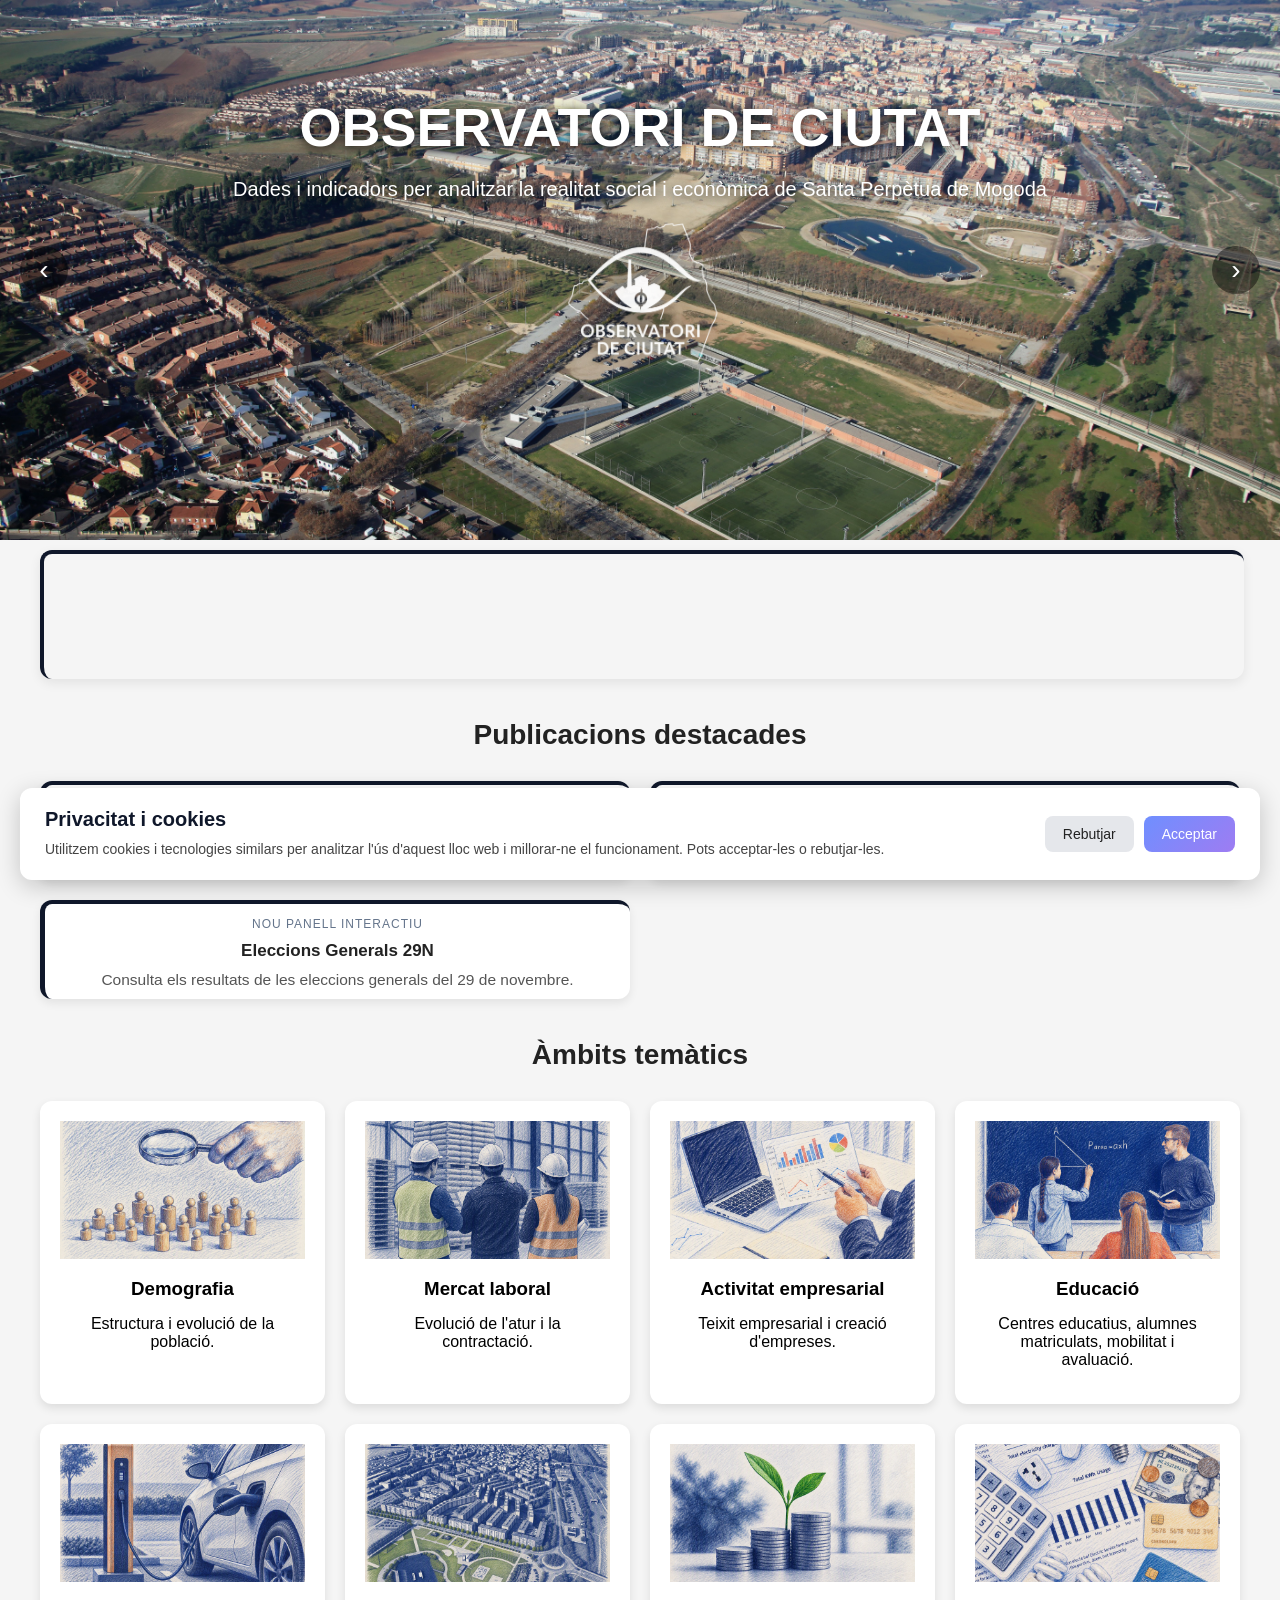
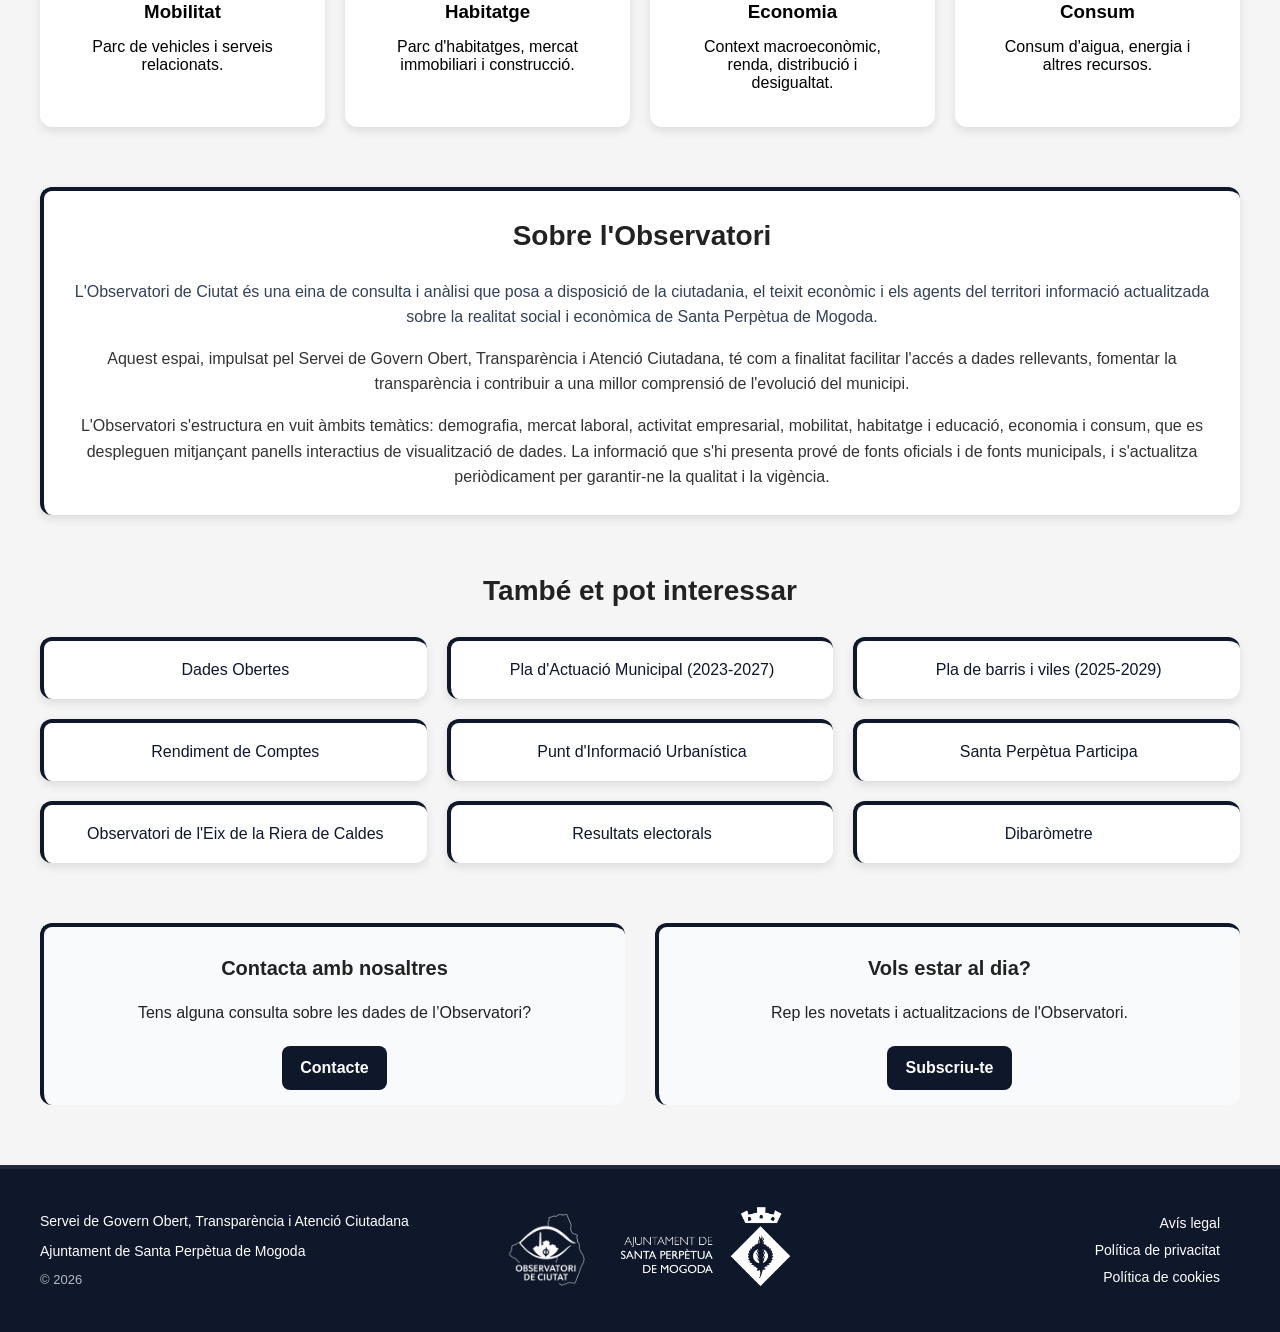
==== index.html @ 807ab332 "modificació 27_10" ====
<!DOCTYPE html>

<html lang="ca">

<head>
  <meta charset="UTF-8">
  <meta name="viewport" content="width=device-width, initial-scale=1.0">

  <title>Observatori de Ciutat</title>

  <link rel="stylesheet" href="style.css">
  <link rel="icon" type="image/png" href="favicon_blau.png">
</head>

<body>

  <div class="hero-slider">


<img src="images/70-020_116.jpg" class="slide active" alt="Santa Perpètua de Mogoda">
<img src="images/70-020_204.jpg" class="slide" alt="Santa Perpètua de Mogoda">
<img src="images/70-020_014.jpg" class="slide" alt="Santa Perpètua de Mogoda">
<img src="images/70-020_041.jpg" class="slide" alt="Santa Perpètua de Mogoda">

<div class="hero-content">

  <h1>OBSERVATORI DE CIUTAT</h1>

  <p>
    Dades i indicadors per analitzar la realitat social i econòmica de Santa Perpètua de Mogoda
  </p>

  <img
    src="images/LOGO OBSERVATORI_blanc.png"
    class="overlay-logo"
    alt="Observatori de Ciutat"
  >

</div>

<button type="button" class="prev">‹</button>
<button type="button" class="next">›</button>


  </div>

  <main>


<!-- KPI -->

<div class="kpi-container kpi-desktop">

  <iframe
    src="https://e.infogram.com/b47e31aa-c8c3-4f5a-818a-a069e914be9d?src=embed"
    title="Indicadors de l'Observatori de Ciutat"
    width="100%"
    scrolling="no">
  </iframe>

</div>


<div class="kpi-container kpi-mobile">

  <iframe
    src="https://e.infogram.com/366fb2e5-04ec-4532-9012-64e8533adc5b?src=embed&embed_type=responsive_iframe"
    title="Indicadors de l'Observatori de Ciutat"
    width="100%"
    scrolling="no">
  </iframe>

</div>


<!-- PUBLICACIONS DESTACADES -->

<section class="featured-publications">

  <h2>Publicacions destacades</h2>

  <div class="featured-container">

    <a
      href="https://santaperpetuademogoda.webmunicipal.diba.cat/media/repository/ObservatoriCiutat/Atur_i_contractacio_Darrer_informe.pdf"
      class="featured-card"
    >
      <span class="featured-tag">Actualització mensual</span>
      <h3>Mercat laboral</h3>
      <p>Evolució de l'atur i la contractació.</p>
    </a>

    <a
      href="https://santaperpetuademogoda.webmunicipal.diba.cat/media/repository/ObservatoriCiutat/Resultats_avaluacio_ESO-BATX.pdf"
      class="featured-card"
    >
      <span class="featured-tag">Informe temàtic</span>
      <h3>Resultats d'avaluació de l'ESO i Batxillerat (Curs 2024/25)</h3>
      <p>Anàlisi dels resultats acadèmics i la seva evolució.</p>
    </a>
    
    <a
  href="#dashboard-viewer"
  class="featured-card"
  data-src="https://app.powerbi.com/view?r=eyJrIjoiZjM1NjBjYmQtM2UzYy00OGY5LWFlOGYtYjg2NDJmNWZiY2I5IiwidCI6ImIxMWFkNmQwLTYzMmItNGU1OC05ZTU4LTZkMTU4N2ZiMjE4ZiIsImMiOjl9"
>
  <span class="featured-tag">Nou panell interactiu</span>
  <h3>Eleccions Generals 29N</h3>
  <p>Consulta els resultats de les eleccions generals del 29 de novembre.</p>
</a>

  </div>

</section>


<!-- ÀMBITS TEMÀTICS -->

<section class="dashboards">

  <h2 class="section-title">Àmbits temàtics</h2>

  <section class="cards">

    <a
      class="card"
      data-src="https://app.powerbi.com/view?r=eyJrIjoiZTBkNTMxMWEtNTYzOC00NjA4LWFiMjMtMTQxM2UyMjkzNTZhIiwidCI6ImIxMWFkNmQwLTYzMmItNGU1OC05ZTU4LTZkMTU4N2ZiMjE4ZiIsImMiOjl9"
    >
      <img src="images/Demografia.png" alt="Demografia">
      <h3>Demografia</h3>
      <p>Estructura i evolució de la població.</p>
    </a>

    <a
      class="card"
      data-src="https://app.powerbi.com/view?r=eyJrIjoiOGY5YzYzMTktZGEzNy00NjVkLTg1YTMtMjIzNTY3ZWEzMTcyIiwidCI6ImIxMWFkNmQwLTYzMmItNGU1OC05ZTU4LTZkMTU4N2ZiMjE4ZiIsImMiOjl9"
    >
      <img src="images/Mercat laboral.png" alt="Mercat laboral">
      <h3>Mercat laboral</h3>
      <p>Evolució de l'atur i la contractació.</p>
    </a>

    <a
      class="card"
      data-src="https://app.powerbi.com/view?r=eyJrIjoiNmI4YjdkOWEtZDRhMi00MTU4LTk1ZDEtNjRmNzA5OTJlYjNhIiwidCI6ImIxMWFkNmQwLTYzMmItNGU1OC05ZTU4LTZkMTU4N2ZiMjE4ZiIsImMiOjl9"
    >
      <img src="images/Activitat empresarial.png" alt="Activitat empresarial">
      <h3>Activitat empresarial</h3>
      <p>Teixit empresarial i creació d'empreses.</p>
    </a>

    <a
      class="card"
      data-src="https://app.powerbi.com/view?r=eyJrIjoiZTA4NTIwMmEtMGU3My00OTUxLWI1M2MtNGU1ZTcxZTViZTM1IiwidCI6ImIxMWFkNmQwLTYzMmItNGU1OC05ZTU4LTZkMTU4N2ZiMjE4ZiIsImMiOjl9"
    >
      <img src="images/Educació.png" alt="Educació">
      <h3>Educació</h3>
      <p>Centres educatius, alumnes matriculats, mobilitat i avaluació.</p>
    </a>

    <a
      class="card"
      data-src="https://app.powerbi.com/view?r=eyJrIjoiYjhjOTcwOWMtZTc0OS00ZGVhLWEyMzAtYjZlMmM4YzIxMzNhIiwidCI6ImIxMWFkNmQwLTYzMmItNGU1OC05ZTU4LTZkMTU4N2ZiMjE4ZiIsImMiOjl9"
    >
      <img src="images/Mobilitat.png" alt="Mobilitat">
      <h3>Mobilitat</h3>
      <p>Parc de vehicles i serveis relacionats.</p>
    </a>

    <a
      class="card"
      data-src="https://app.powerbi.com/view?r=eyJrIjoiOTQ1NmQyOTctMWIwYi00MDJiLThjZDAtOTQwYWY3NzA2MzYxIiwidCI6ImIxMWFkNmQwLTYzMmItNGU1OC05ZTU4LTZkMTU4N2ZiMjE4ZiIsImMiOjl9"
    >
      <img src="images/Habitatge.png" alt="Habitatge">
      <h3>Habitatge</h3>
      <p>Parc d'habitatges, mercat immobiliari i construcció.</p>
    </a>

    <a
      class="card"
      data-src="https://app.powerbi.com/view?r=eyJrIjoiYWNlZTFiYmUtOTMwMC00NTczLTk5M2YtYjI3ZDkxODE4MGExIiwidCI6ImIxMWFkNmQwLTYzMmItNGU1OC05ZTU4LTZkMTU4N2ZiMjE4ZiIsImMiOjl9"
    >
      <img src="images/Economia.png" alt="Economia">
      <h3>Economia</h3>
      <p>Context macroeconòmic, renda, distribució i desigualtat.</p>
    </a>

    <a
      class="card"
      data-src="https://app.powerbi.com/view?r=eyJrIjoiN2Q3MmU0YzktODVmMi00ZWZkLWIwNTItMWYyNzA3MTIxNjI4IiwidCI6ImIxMWFkNmQwLTYzMmItNGU1OC05ZTU4LTZkMTU4N2ZiMjE4ZiIsImMiOjl9"
    >
      <img src="images/Consum.png" alt="Consum">
      <h3>Consum</h3>
      <p>Consum d'aigua, energia i altres recursos.</p>
    </a>

  </section>

</section>


<!-- VISOR POWER BI -->

<div id="dashboard-viewer" class="viewer hidden">

<div id="rotate-message">
    <div>
        <div class="rotate-icon">↻</div>
        <p><strong>Gira la pantalla</strong></p>
        <span>per consultar el panell de dades</span>
    </div>
</div>

  <iframe id="dashboard-frame" title="Panell de dades"></iframe>

</div>


<!-- SOBRE L'OBSERVATORI -->

<section class="about">

  <h2>Sobre l'Observatori</h2>

  <p>
    L'Observatori de Ciutat és una eina de consulta i anàlisi que posa a disposició de la ciutadania, el teixit econòmic i els agents del territori informació actualitzada sobre la realitat social i econòmica de Santa Perpètua de Mogoda.
  </p>

  <p>
    Aquest espai, impulsat pel Servei de Govern Obert, Transparència i Atenció Ciutadana, té com a finalitat facilitar l'accés a dades rellevants, fomentar la transparència i contribuir a una millor comprensió de l'evolució del municipi.
  </p>

  <p>
    L'Observatori s'estructura en vuit àmbits temàtics: demografia, mercat laboral, activitat empresarial, mobilitat, habitatge i educació, economia i consum, que es despleguen mitjançant panells interactius de visualització de dades. La informació que s'hi presenta prové de fonts oficials i de fonts municipals, i s'actualitza periòdicament per garantir-ne la qualitat i la vigència.
  </p>

  </section>


<!-- TAMBÉ ET POT INTERESSAR -->

<section class="links">

  <h2>També et pot interessar</h2>

  <div class="links-container">

    <a
      href="https://seu-e.cat/ca/web/santaperpetuademogoda/dades-obertes/-/dadesobertes/showConjuntsDadesByTag?p_auth=3R50V7o5"
      target="_blank"
      rel="noopener noreferrer"
      class="link-card"
    >
      Dades Obertes
    </a>

       <a
      href="https://plans-staperpetua.diba.cat/planes/pla-de-mandat/2025/"
      target="_blank"
      rel="noopener noreferrer"
      class="link-card"
    >
      Pla d'Actuació Municipal (2023-2027)
    </a>

       <a
      href="https://plans-staperpetua.diba.cat/planes/pla-de-barris-i-viles/2026"
      target="_blank"
      rel="noopener noreferrer"
      class="link-card"
    >
      Pla de barris i viles (2025-2029)
    </a>

    <a
      href="https://www.staperpetua.cat/ajuntament/rendiment-de-comptes-"
      target="_blank"
      rel="noopener noreferrer"
      class="link-card"
    >
      Rendiment de Comptes
    </a>
    

    <a
      href="https://piu.staperpetua.cat/geoportal/?center=431042.0,4598619.7&scale=30000&thematic=tematic1"
      target="_blank"
      rel="noopener noreferrer"
      class="link-card"
    >
      Punt d'Informació Urbanística
    </a>

    <a
      href="https://www.staperpetua.cat/ajuntament/participacio-ciutadana"
      target="_blank"
      rel="noopener noreferrer"
      class="link-card"
    >
      Santa Perpètua Participa
    </a>

      <a
      href="https://www.rieradecaldes.com/observatori.html"
      target="_blank"
      rel="noopener noreferrer"
      class="link-card"
    >
      Observatori de l'Eix de la Riera de Caldes
    </a>

    <a
    href="#dashboard-viewer"
    class="link-card"
    data-src="https://app.powerbi.com/view?r=eyJrIjoiZjM1NjBjYmQtM2UzYy00OGY5LWFlOGYtYjg2NDJmNWZiY2I5IiwidCI6ImIxMWFkNmQwLTYzMmItNGU1OC05ZTU4LTZkMTU4N2ZiMjE4ZiIsImMiOjl9"
    >
      Resultats electorals
    </a>

    <a
      href="https://dibarometre.diba.cat/#/barcelona/40/8260"
      target="_blank"
      rel="noopener noreferrer"
      class="link-card"
    >
      Dibaròmetre
    </a>

    
  </div>

</section>


<!-- CONTACTE -->

<section class="contact">
  
  <div class="contact-container">

    <!-- BLOC CONTACTE -->

    <div class="contact-block">

      <h3>Contacta amb nosaltres</h3>

      <p>
        Tens alguna consulta sobre les dades de l’Observatori?
      </p>

      <p>
  <a
    href="mailto:observatorideciutat@staperpetua.cat"
    class="subscription-button"
  >
    Contacte
  </a>
</p>

    </div>


    <!-- BLOC SUBSCRIPCIÓ -->

    <div class="contact-block subscription-block">

      <h3>Vols estar al dia?</h3>

      <p>
        Rep les novetats i actualitzacions de l'Observatori.
      </p>

      <p>
        <a href="https://forms.cloud.microsoft/Pages/ResponsePage.aspx?id=0NYasStjWE6eWG0Vh_shj2tEZKC1kdlNl_rsBNmMB41URFo4QUdDVE1NWjRTUjMzWDlGUE1KV09SVi4u" class="subscription-button">
          Subscriu-te
        </a>
      </p>

    </div>

  </div>

</section>


<!-- FOOTER -->

<footer class="footer">

<div class="footer-content">

<div class="footer-info">

  <p>
    Servei de Govern Obert, Transparència i Atenció Ciutadana
  </p>

  <p class="footer-city">
    Ajuntament de Santa Perpètua de Mogoda
  </p>

  <p class="footer-copy">
    © 2026
  </p>

</div>


<div class="footer-logos">

  <img
    src="images/LOGO OBSERVATORI_blanc.png"
    class="footer-logo"
    alt="Observatori de Ciutat"
  >

  <a
    href="https://www.staperpetua.cat/"
    target="_blank"
    rel="noopener noreferrer"
  >
    <img
      src="images/logo-ajuntament.png"
      class="footer-logo"
      alt="Ajuntament de Santa Perpètua de Mogoda"
    >
  </a>

</div>
  

  <nav class="footer-legal" aria-label="Informació legal">

    <a href="avis-legal.html" class="legal-link">Avís legal</a>
    <a href="privacitat.html" class="privacy-link">Política de privacitat</a>
    <a href="cookies.html" class="cookies-link">Política de cookies</a>

  </nav>

</div>

</footer>


<!-- BANNER DE CONSENTIMENT DE COOKIES -->

<div id="cookie-banner" class="cookie-banner">

  <div class="cookie-content">

    <div class="cookie-text">
      <h2>Privacitat i cookies</h2>

      <p>
        Utilitzem cookies i tecnologies similars per analitzar l'ús
        d'aquest lloc web i millorar-ne el funcionament.
        Pots acceptar-les o rebutjar-les.
      </p>
    </div>

    <div class="cookie-buttons">
      <button type="button" id="cookie-reject">
        Rebutjar
      </button>

      <button type="button" id="cookie-accept">
        Acceptar
      </button>
    </div>

  </div>

</div>

<!-- MODAL AVÍS LEGAL -->

<div id="legal-modal" class="legal-modal" aria-hidden="true">

  <div class="legal-modal-overlay"></div>

  <div class="legal-modal-content" role="dialog" aria-modal="true" aria-labelledby="legal-modal-title">

    <button
      type="button"
      class="legal-modal-close"
      aria-label="Tancar"
    >
      ×
    </button>

    <iframe
      src="avis-legal.html"
      id="legal-modal-frame"
      title="Avís legal"
    ></iframe>

  </div>

</div>

  </main>

  <script src="script.js"></script>

  <script src="https://e.infogram.com/js/dist/embed.js"></script>

</body>

</html>
---- style.css ----
/* =========================================================
   BASE
   ========================================================= */

body {
  font-family: Arial, sans-serif;
  margin: 0;
  background-color: #f5f5f5;
  color: #222;
}

main {
  margin-top: 0;
}

.hidden {
  display: none !important;
}


/* =========================================================
   HEADER / NAV
   ========================================================= */

header {
  background-color: #0f172a;
  color: white;
  padding: 20px 40px;
}

nav a {
  color: white;
  margin-right: 20px;
  text-decoration: none;
}


/* =========================================================
   HERO
   ========================================================= */

.hero {
  padding: 60px 40px;
  background: white;
}

.hero-slider {
  position: relative;
  width: 100%;
  height: 60vh;
  overflow: hidden;
}

.hero-slider .slide {
  position: absolute;
  inset: 0;
  width: 100%;
  height: 100%;
  object-fit: cover;
  object-position: center 35%;
  opacity: 0;
  transition: opacity 0.4s ease;
}

.hero-slider .slide.active {
  opacity: 1;
}

.hero-slider::after {
  content: "";
  position: absolute;
  inset: 0;
  background: rgba(0, 0, 0, 0.05);
  pointer-events: none;
}

.hero-slider button {
  position: absolute;
  top: 50%;
  transform: translateY(-50%);
  width: 48px;
  height: 48px;
  border: none;
  border-radius: 50%;
  background: rgba(0, 0, 0, 0.45);
  color: white;
  font-size: 28px;
  cursor: pointer;
  z-index: 10;
}

.hero-slider button:hover {
  background: rgba(0, 0, 0, 0.7);
}

.prev {
  left: 20px;
}

.next {
  right: 20px;
}


/* =========================================================
   HERO CONTENT
   ========================================================= */

.hero-content {
  position: absolute;
  top: 30%;
  left: 50%;
  transform: translate(-50%, -50%);
  z-index: 30;
  width: 80%;
  text-align: center;
  color: #ffffff;
  text-shadow: 0 2px 12px rgba(0, 0, 0, 0.9);
  pointer-events: none;
}

.hero-content h1 {
  font-size: 54px;
  margin-bottom: 10px;
}

.hero-content p {
  font-size: 20px;
  margin-bottom: 10px;
}

.hero-content nav {
  display: flex;
  justify-content: center;
  flex-wrap: wrap;
  gap: 15px;
}

.hero-content nav a {
  color: white;
  text-decoration: none;
  padding: 10px 18px;
  margin-right: 0;
  background: rgba(0, 0, 0, 0.4);
  border-radius: 999px;
  transition: 0.3s;
}

.hero-content nav a:hover {
  background: rgba(0, 0, 0, 0.7);
}


/* =========================================================
   HERO LOGO
   ========================================================= */

.overlay-logo {
  position: static;
  width: 220px;
  margin-bottom: -120px;
  animation: fadeUp 1s ease forwards;
  animation-delay: 1s;
  opacity: 0;
  filter: drop-shadow(0 6px 20px rgba(0, 0, 0, 0.9));
}

@keyframes fadeUp {
  from {
    opacity: 0;
    transform: translateY(20px);
  }

  to {
    opacity: 0.95;
    transform: translateY(0);
  }
}


/* =========================================================
   CARDS
   ========================================================= */

.cards {
  display: grid;
  grid-template-columns: repeat(4, 1fr);
  gap: 20px;
  max-width: 1200px;
  margin: 0 auto;
  padding: 0 20px;
}

.card {
  display: block;
  text-decoration: none;
  color: black;
  background: white;
  padding: 20px;
  border-radius: 12px;
  overflow: hidden;
  box-shadow: 0 4px 10px rgba(0, 0, 0, 0.1);
  transition: transform 0.2s, box-shadow 0.2s;

}

.card:hover {
  transform: translateY(-5px);
  box-shadow: 0 8px 18px rgba(0, 0, 0, 0.2);
}

.card img {
  width: 100%;
  aspect-ratio: 16 / 9;
  object-fit: cover;
}

.card h3 {
  margin: 15px;
  text-align: center;
}

.card p {
  margin: 0 15px 15px;
  text-align: center;
}


/* =========================================================
   KPI
   ========================================================= */

.kpi-container {
  max-width: 1200px;
  margin: 10px auto;
  padding: 0 20px;
  position: relative;
  z-index: 10;
  }

.kpi-container iframe {
  width: 100%;
  height: 125px;
  border: none;
  border-radius: 12px;
  display: block;
  box-shadow: 0 4px 12px rgba(0, 0, 0, 0.08);
  border-left: 4px solid #0f172a;
  border-top: 4px solid #0f172a;
}

.infogram-embed {
  min-height: 300px;
}


/* =========================================================
   ABOUT
   ========================================================= */

.about {
  width: calc(100% - 40px);
  box-sizing: border-box;
  max-width: 1200px;
  margin: 60px auto;
  padding: 0 20px 10px;
  line-height: 1.6;
  text-align: center;
  background: white;
  border-radius: 12px;
  box-shadow: 0 4px 10px rgba(0, 0, 0, 0.1);
  border-left: 4px solid #0f172a;
  border-top: 4px solid #0f172a;
}

.about h2 {
  font-size: 28px;
  margin-bottom: 20px;
}

.about > p:first-of-type {
  font-size: 16px;
  color: #334155;
  margin-bottom: 15px;
}

.about p {
  font-size: 16px;
  margin-bottom: 15px;
  color: #333;
  }


 /* =========================================================
    CONTACT
    ========================================================= */

.contact {
  max-width: 1200px;
  margin: 60px auto;
  padding: 0 20px;
  line-height: 1.6;
  text-align: center;
  }

.contact h2 {
  font-size: 28px;
  margin-bottom: 30px;
}

.contact-container {
  display: grid;
  grid-template-columns: 1fr 1fr;
  gap: 30px;
}

.contact-block {
  padding: 5px 10px;
  border-radius: 12px;
  background: #f8fafc;
  border-left: 4px solid #0f172a;
  border-top: 4px solid #0f172a;
}

.contact-block h3 {
  font-size: 20px;
  margin-bottom: 15px;
}

.contact-block p {
  font-size: 16px;
  margin-bottom: 10px;
}

.contact .email a {
  font-weight: bold;
  color: #0f172a;
  text-decoration: none;
}

.contact .email a:hover {
  text-decoration: underline;
}

.subscription-button {
  display: inline-block;
  margin-top: 5px;
  padding: 9px 18px;
  border-radius: 8px;
  background: #0f172a;
  color: #ffffff;
  text-decoration: none;
  font-weight: 600;
}

.subscription-button:hover {
  opacity: 0.85;
}


/* =========================================================
   LINKS
   ========================================================= */

.links {
  max-width: 1200px;
  margin: 60px auto;
  padding: 0 20px;
  text-align: center;
  
}

.links h2 {
  font-size: 28px;
  margin-bottom: 30px;
}

.links-container {
  display: grid;
  grid-template-columns: repeat(3, 1fr);
  gap: 20px;
}

.link-card {
  display: block;
  padding: 20px;
  background: white;
  border-radius: 12px;
  text-decoration: none;
  color: #0f172a;
  box-shadow: 0 4px 10px rgba(0, 0, 0, 0.1);
  transition: 0.2s;
  border-left: 4px solid #0f172a;
  border-top: 4px solid #0f172a;
}

.link-card:hover {
  transform: translateY(-3px);
  box-shadow: 0 6px 15px rgba(0, 0, 0, 0.15);
}


/* =========================================================
   PUBLICACIONS DESTACADES
   ========================================================= */

.featured-publications {
  max-width: 1200px;
  margin: 40px auto;
  padding: 0 20px;
  text-align: center;
}

.featured-publications h2 {
  font-size: 28px;
  margin-bottom: 30px;
}

.featured-container {
  display: grid;
  grid-template-columns: repeat(2, 1fr);
  gap: 20px;
}

.featured-card {
  display: block;
  padding: 10px;
  background: white;
  border-radius: 12px;
  text-decoration: none;
  color: #222;
  box-shadow: 0 4px 10px rgba(0, 0, 0, 0.08);
  transition: 0.2s;
  border-top: 4px solid #0f172a;
  border-left: 5px solid #0f172a;
  text-align: center;
}

.featured-card:hover {
  transform: translateY(-4px);
  box-shadow: 0 8px 18px rgba(0, 0, 0, 0.12);
}

.featured-tag {
  display: inline-block;
  font-size: 12px;
  text-transform: uppercase;
  letter-spacing: 1px;
  color: #64748b;
  margin-bottom: 10px;
}

.featured-card h3 {
  margin: 0 0 10px;
  font-size: 17px;
}

.featured-card p {
  margin: 0;
  color: #555;
  font-size: 15.5px;
}


/* =========================================================
   SECTION TITLES
   ========================================================= */

.section-title {
  text-align: center;
  font-size: 28px;
  margin: 40px 0 30px;
}


/* =========================================================
   VIEWER
   ========================================================= */

.viewer {
  max-width: 1200px;
  margin: 40px auto;
  padding: 0 20px;
}

.viewer iframe {
  width: 100%;
  height: 85vh;
  border: none;
  display: block;
  border-radius: 12px;
  background: white;
}


/* MÒBIL EN HORITZONTAL */

@media (max-width: 1000px) and (orientation: landscape) {

  .viewer {
    max-width: none;
    width: 100%;
    margin: 20px 0;
    padding: 0;
  }

  .viewer iframe {
    height: 60vw;
  }

}


/* MISSATGE GIRAR PANTALLA */

#rotate-message {
  display: none;
  position: fixed;
  inset: 0;
  z-index: 9999;

  background: rgba(15, 23, 42, 0.72);

  align-items: center;
  justify-content: center;

  text-align: center;
}

#rotate-message > div {
  padding: 28px 35px;

  display: flex;
  flex-direction: column;
  align-items: center;

  text-align: center;

  animation: rotateMessageIn 0.35s ease-out;
}

.rotate-icon {
  font-size: 42px;
  line-height: 1;
  margin-bottom: 12px;

  color: white;

  animation: rotatePhone 1.8s ease-in-out infinite;
}

#rotate-message p {
  margin: 0;

  font-size: 22px;

  color: white;
}

#rotate-message span {
  display: block;

  margin-top: 6px;

  font-size: 14px;

  color: white;
}


@keyframes rotateMessageIn {

  from {
    opacity: 0;
    transform: scale(0.95);
  }

  to {
    opacity: 1;
    transform: scale(1);
  }

}


@keyframes rotatePhone {

  0%, 100% {
    transform: rotate(0deg);
  }

  50% {
    transform: rotate(90deg);
  }

}


/* =========================================================
   FOOTER
   ========================================================= */

.footer {
  background-color: #0f172a;
  color: white;
  margin-top: 60px;
  border-top: 4px solid #1e293b;
}

.footer-content {
  max-width: 1200px;
  margin: 0 auto;
  padding: 35px 30px;
  display: grid;
  grid-template-columns: 1fr auto 1fr;
  align-items: center;
  gap: 40px;
  line-height: 1.6;
}


/* INFORMACIÓ ESQUERRA */

.footer-info {
  text-align: left;
}

.footer-info p {
  margin: 0;
  font-size: 14px;
  line-height: 1.3;
}

.footer-info .footer-city {
  margin-top: 12px;
}

.footer-info .footer-copy {
  margin-top: 12px;
  font-size: 13px;
  opacity: 0.7;
}


/* LOGOS CENTRALS */

.footer-logos {
  display: flex;
  justify-content: center;
  align-items: center;
  gap: 20px;
}

.footer-logo {
  width: auto;
  max-height: 85px;
  height: auto;
  margin-bottom: 0;
}


/* AVISOS LEGALS DRETA */

.footer-legal {
  display: flex;
  flex-direction: column;
  align-items: flex-end;
  gap: 5px;
}

.footer-legal a {
  color: #ffffff;
  text-decoration: none;
  font-size: 14px;
}

.footer-legal a:hover {
  text-decoration: underline;
}


/* ENLLAÇOS GENERALS */

.footer p,
.footer a {
  color: #ffffff;
}

.footer-contact a {
  color: white;
  text-decoration: none;
}

.footer-contact a:hover {
  text-decoration: underline;
}


/* VERSIÓ MÒBIL */

@media (max-width: 700px) {

  .footer-content {
    grid-template-columns: 1fr;
    gap: 25px;
    padding: 35px 20px;
    text-align: center;
  }

  .footer-info {
    text-align: center;
  }

  .footer-logos {
    justify-content: center;
  }

  .footer-legal {
    align-items: center;
  }

}

/* HERO - MÒBIL */

@media (max-width: 700px) {

  .hero-content {
    width: 90%;
  }

  .hero-content h1 {
    font-size: 36px;
  }

}

/* CONTACTE - MÒBIL */

@media (max-width: 700px) {

  .contact-container {
    grid-template-columns: 1fr;
    gap: 20px;
  }

}

/* =========================================================
   RESPONSIVE
   ========================================================= */

@media (max-width: 900px) {

  .cards {
    grid-template-columns: repeat(2, 1fr);
  }

  .links-container {
    grid-template-columns: repeat(2, 1fr);
  }

}

@media (max-width: 768px) {

  .kpi-container {
    margin: -40px auto 30px;
  }

}

@media (max-width: 700px) {

  .featured-container {
    grid-template-columns: 1fr;
  }

}

@media (max-width: 500px) {

  .cards,
  .links-container {
    grid-template-columns: 1fr;
  }

}

/* =========================
   BANNER DE CONSENTIMENT
   ========================= */

.cookie-banner {
    position: fixed;
    left: 20px;
    right: 20px;
    bottom: 20px;
    z-index: 1000;

    background: #ffffff;
    border-radius: 12px;
    box-shadow: 0 6px 25px rgba(0, 0, 0, 0.20);

    padding: 20px 25px;
}

.cookie-content {
    max-width: 1200px;
    margin: 0 auto;

    display: flex;
    align-items: center;
    justify-content: space-between;
    gap: 30px;
}

.cookie-text {
    flex: 1;
}

.cookie-text h2 {
    margin: 0 0 8px;
    font-size: 20px;
    color: #0f172a;
}

.cookie-text p {
    margin: 0;
    font-size: 14px;
    line-height: 1.5;
    color: #444;
}

.cookie-buttons {
    display: flex;
    gap: 10px;
    flex-shrink: 0;
}

.cookie-buttons button {
    border: none;
    border-radius: 8px;
    padding: 10px 18px;
    font-size: 14px;
    cursor: pointer;
}

#cookie-reject {
    background: #e5e7eb;
    color: #222;
}

#cookie-accept {
    background: linear-gradient(135deg, #6f8fff, #9e7cf2);
    color: white;
}

.cookie-buttons button:hover {
    opacity: 0.9;
}


/* Mòbil */

@media (max-width: 700px) {

    .cookie-content {
        flex-direction: column;
        align-items: stretch;
        gap: 15px;
    }

    .cookie-buttons {
        justify-content: flex-end;
    }

}

/* =========================
   PÀGINES LEGALS
   ========================= */

.legal-page {
  max-width: 1000px;
  margin: 60px auto;
  padding: 0 25px 60px;
  color: #1f2937;
  line-height: 1.7;
}

.legal-page h1 {
  margin-bottom: 35px;
  font-size: 36px;
  color: #0f172a;
}

.legal-page h2 {
  margin-top: 40px;
  margin-bottom: 15px;
  font-size: 24px;
  color: #0f172a;
}

.legal-page p {
  margin-bottom: 18px;
}

.legal-page ul,
.legal-page ol {
  margin-bottom: 20px;
  padding-left: 25px;
}

.legal-page li {
  margin-bottom: 8px;
}

.legal-page a {
  color: #4f46e5;
  text-decoration: none;
}

.legal-page a:hover {
  text-decoration: underline;
}

.legal-back {
  margin-top: 50px;
  font-weight: 600;
}

/* =========================
   MODAL AVÍS LEGAL
   ========================= */

.legal-modal {
  display: none;
  position: fixed;
  inset: 0;
  z-index: 2000;
}

.legal-modal.active {
  display: flex;
  align-items: center;
  justify-content: center;
}

.legal-modal-overlay {
  position: absolute;
  inset: 0;
  background: rgba(15, 23, 42, 0.65);
}

.legal-modal-content {
  position: relative;
  z-index: 1;

  width: min(1000px, 90vw);
  height: min(750px, 85vh);

  background: #ffffff;
  border-radius: 12px;
  overflow: hidden;

  box-shadow: 0 10px 40px rgba(0, 0, 0, 0.30);
}

.legal-modal-close {
  position: absolute;
  top: 10px;
  right: 15px;
  z-index: 2;

  width: 36px;
  height: 36px;

  border: none;
  border-radius: 50%;

  background: #0f172a;
  color: #ffffff;

  font-size: 25px;
  line-height: 1;

  cursor: pointer;
}

.legal-modal-close:hover {
  opacity: 0.85;
}

#legal-modal-frame {
  width: 100%;
  height: 100%;
  border: none;
}

/* KPI - VERSIÓ DESKTOP / MÒBIL */

.kpi-mobile {
  display: none;
}

@media (max-width: 700px) {

  .kpi-desktop {
    display: none;
  }

  .kpi-mobile {
    display: block;
  }

   .kpi-mobile iframe {
    height: 85px;
  }

}
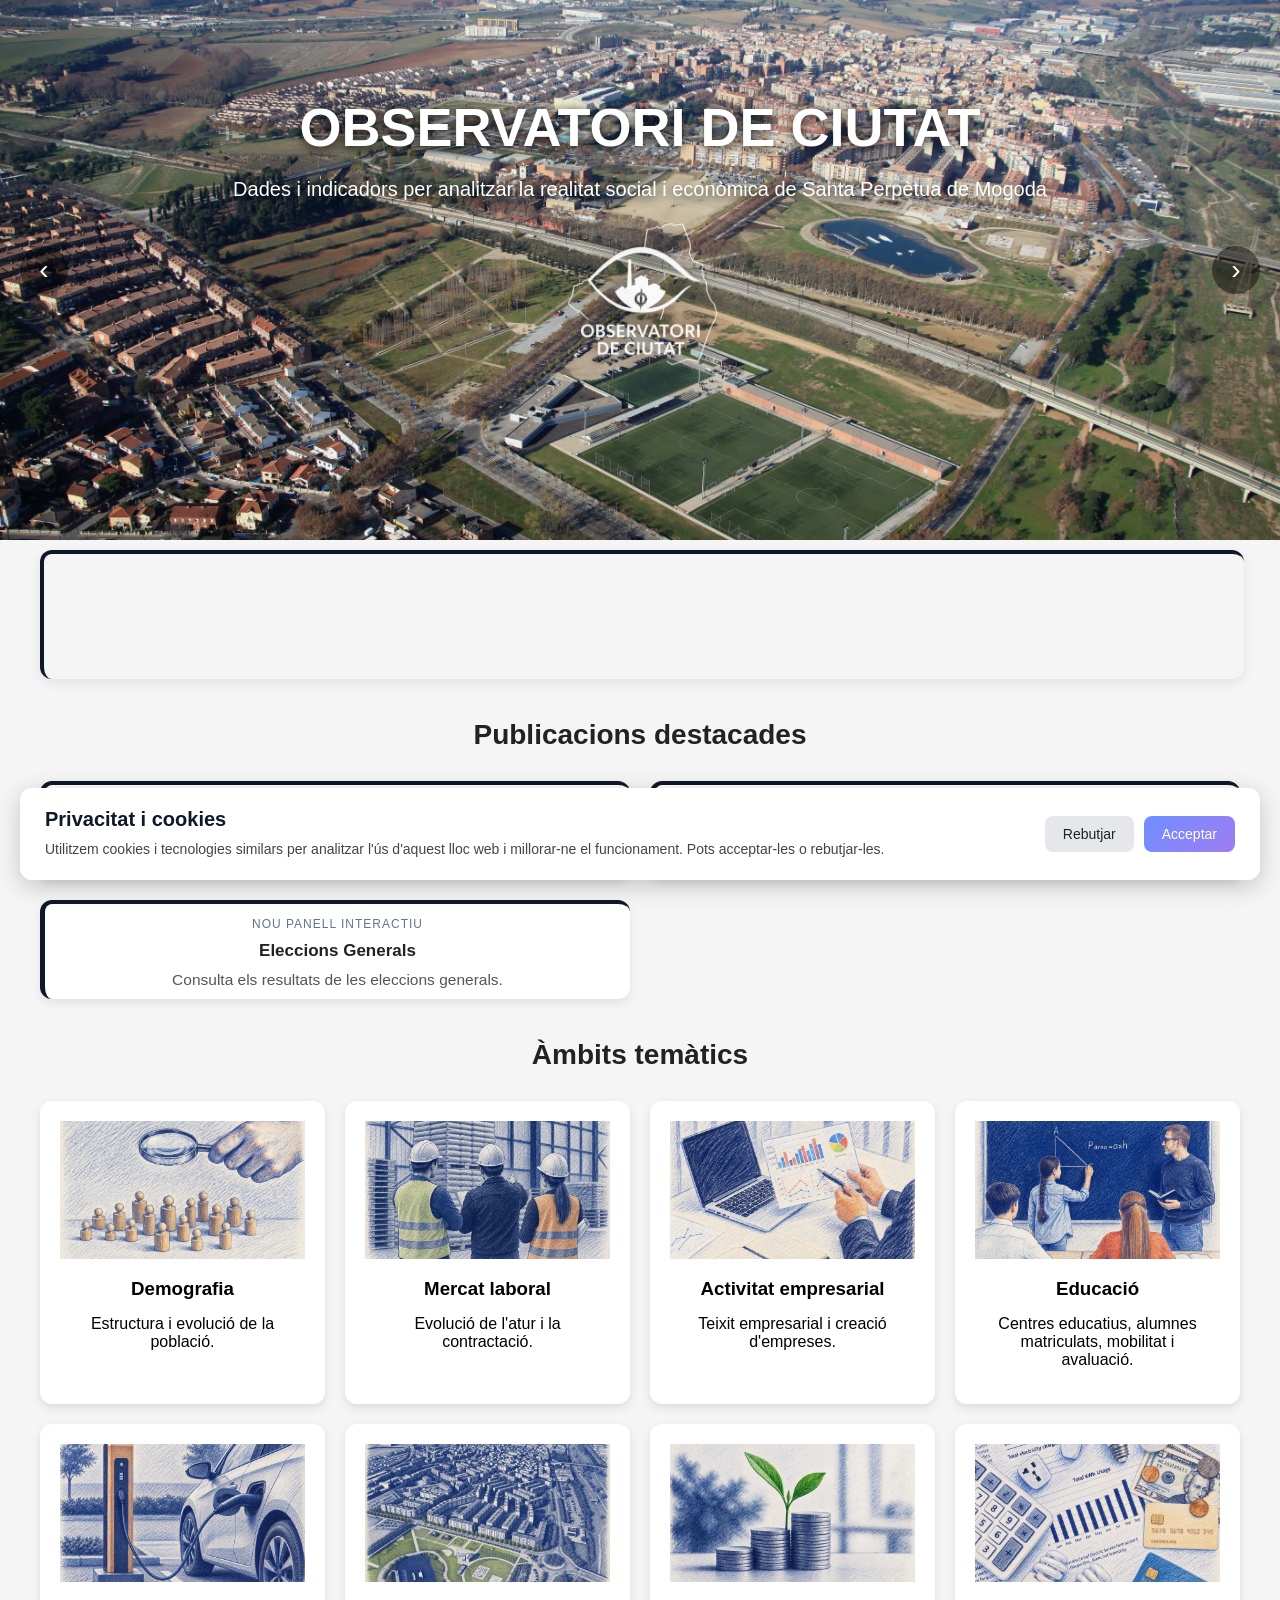
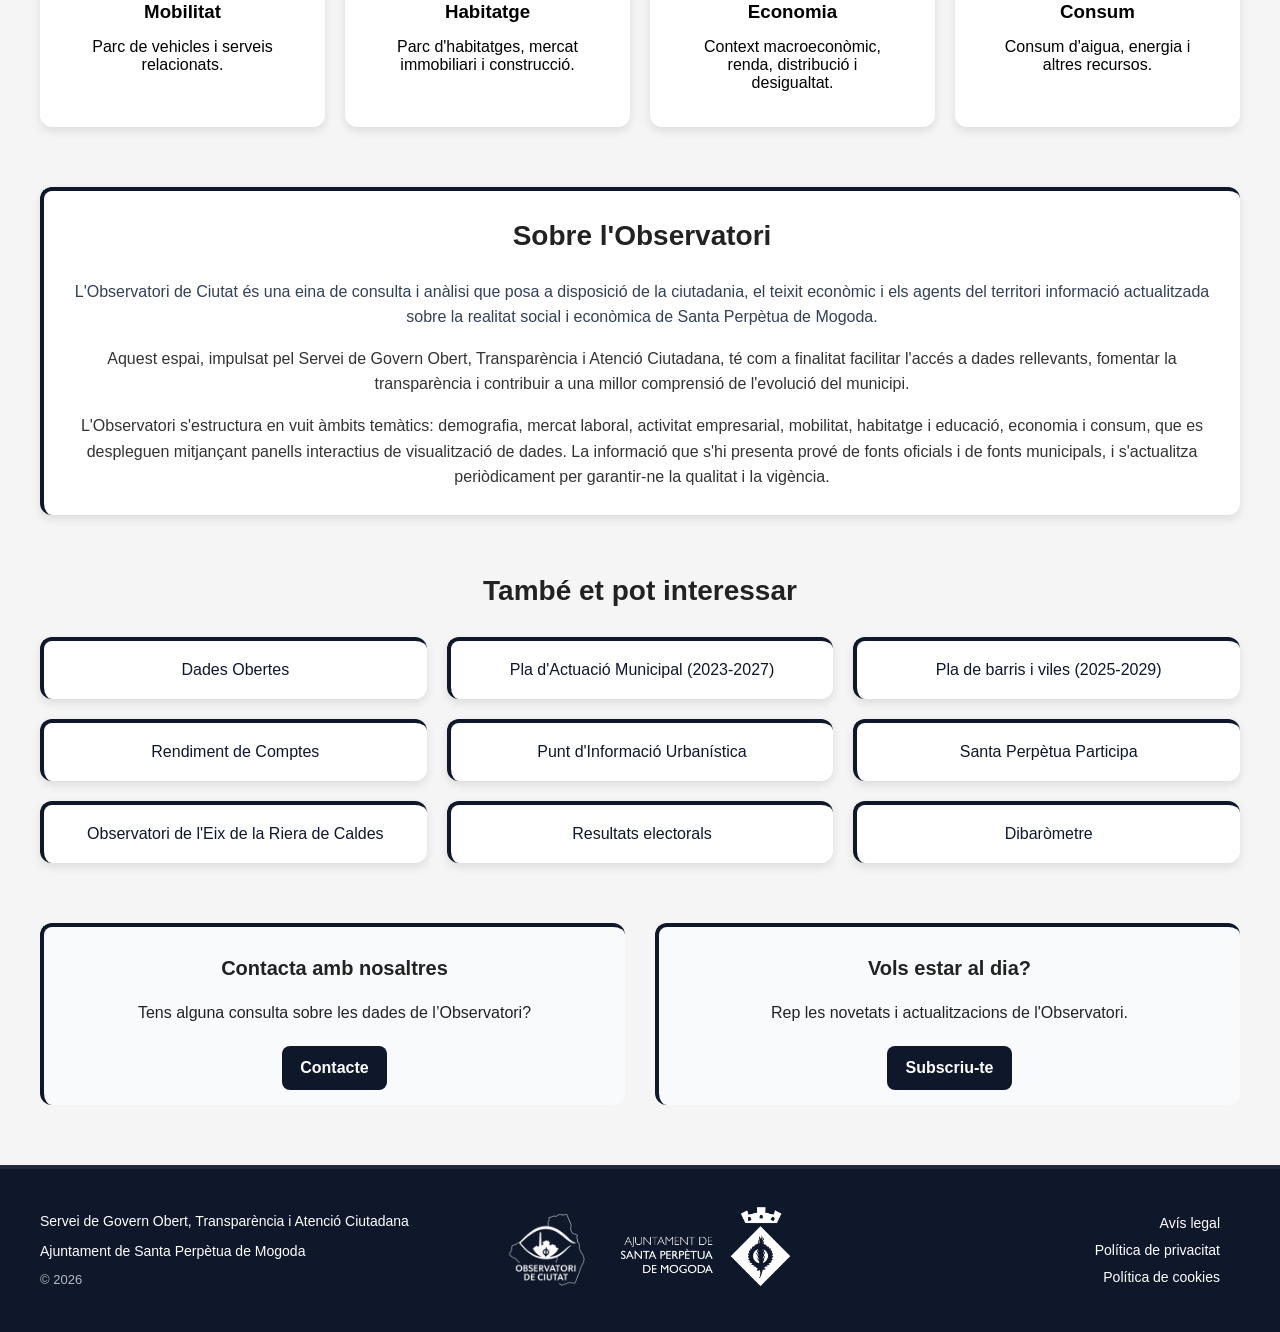
==== commit c5589920: "modificació del titol de destacats" ====
--- a/index.html
+++ b/index.html
@@ -105,8 +105,8 @@
   data-src="https://app.powerbi.com/view?r=eyJrIjoiZjM1NjBjYmQtM2UzYy00OGY5LWFlOGYtYjg2NDJmNWZiY2I5IiwidCI6ImIxMWFkNmQwLTYzMmItNGU1OC05ZTU4LTZkMTU4N2ZiMjE4ZiIsImMiOjl9"
 >
   <span class="featured-tag">Nou panell interactiu</span>
-  <h3>Eleccions Generals 29N</h3>
-  <p>Consulta els resultats de les eleccions generals del 29 de novembre.</p>
+  <h3>Eleccions Generals</h3>
+  <p>Consulta els resultats de les eleccions generals.</p>
 </a>
 
   </div>
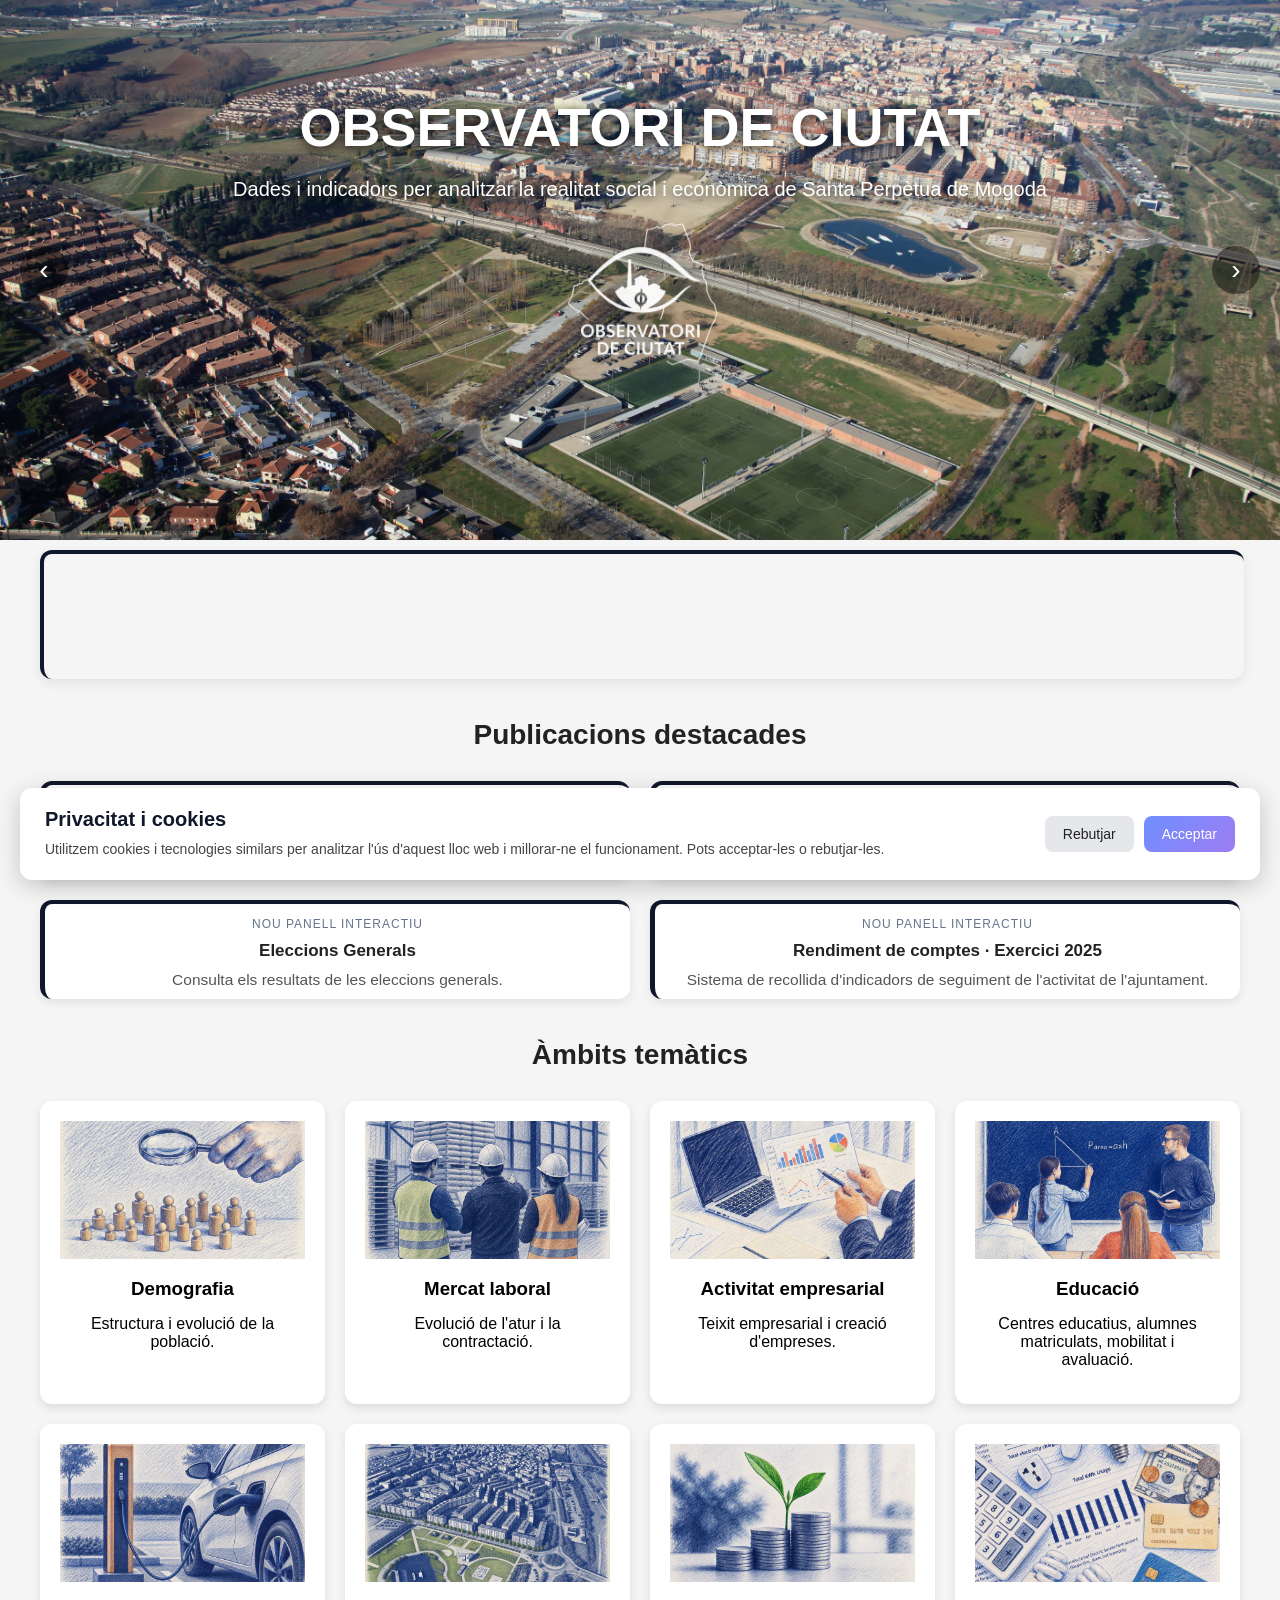
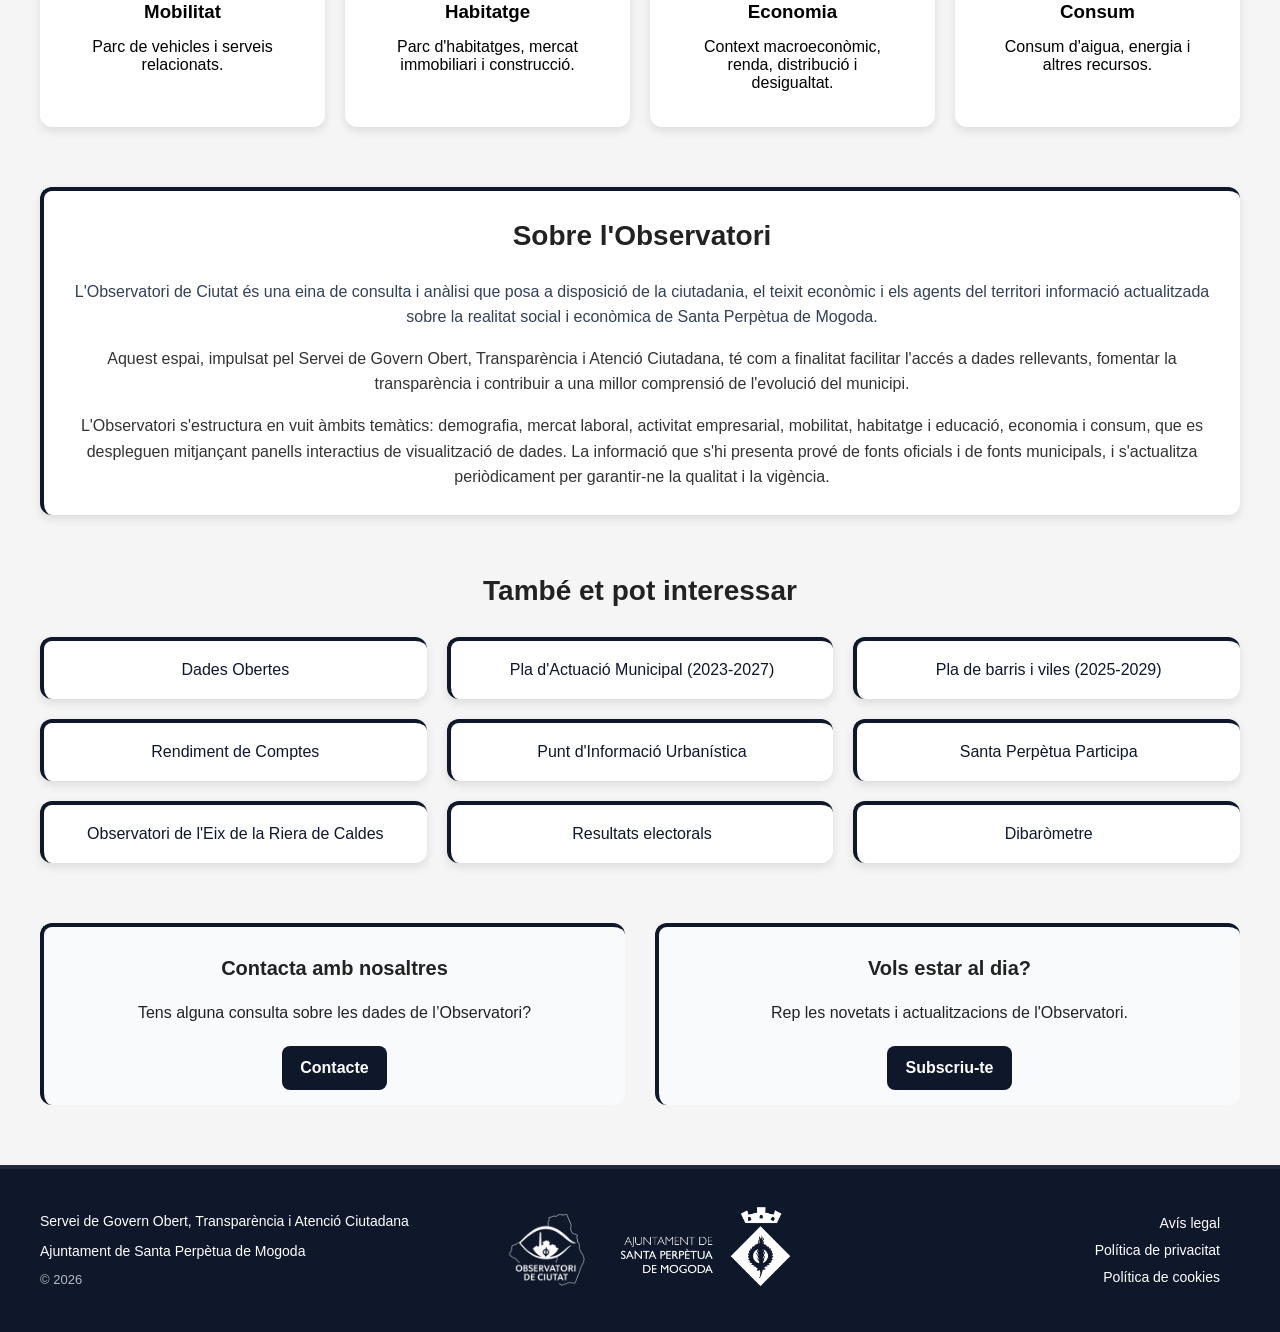
==== commit e197b01e: "Pujada panell rendiment" ====
--- a/index.html
+++ b/index.html
@@ -107,6 +107,16 @@
   <span class="featured-tag">Nou panell interactiu</span>
   <h3>Eleccions Generals</h3>
   <p>Consulta els resultats de les eleccions generals.</p>
+</a>
+
+<a
+  href="#dashboard-viewer"
+  class="featured-card"
+  data-src="https://app.powerbi.com/view?r=eyJrIjoiOTM1OWIyNzgtYjU2Ny00MzJmLTg0MDEtNjY0MzVhODVjZjUxIiwidCI6ImIxMWFkNmQwLTYzMmItNGU1OC05ZTU4LTZkMTU4N2ZiMjE4ZiIsImMiOjl9"
+>
+  <span class="featured-tag">Nou panell interactiu</span>
+  <h3>Rendiment de comptes · Exercici 2025</h3>
+  <p>Sistema de recollida d'indicadors de seguiment de l'activitat de l'ajuntament.</p>
 </a>
 
   </div>
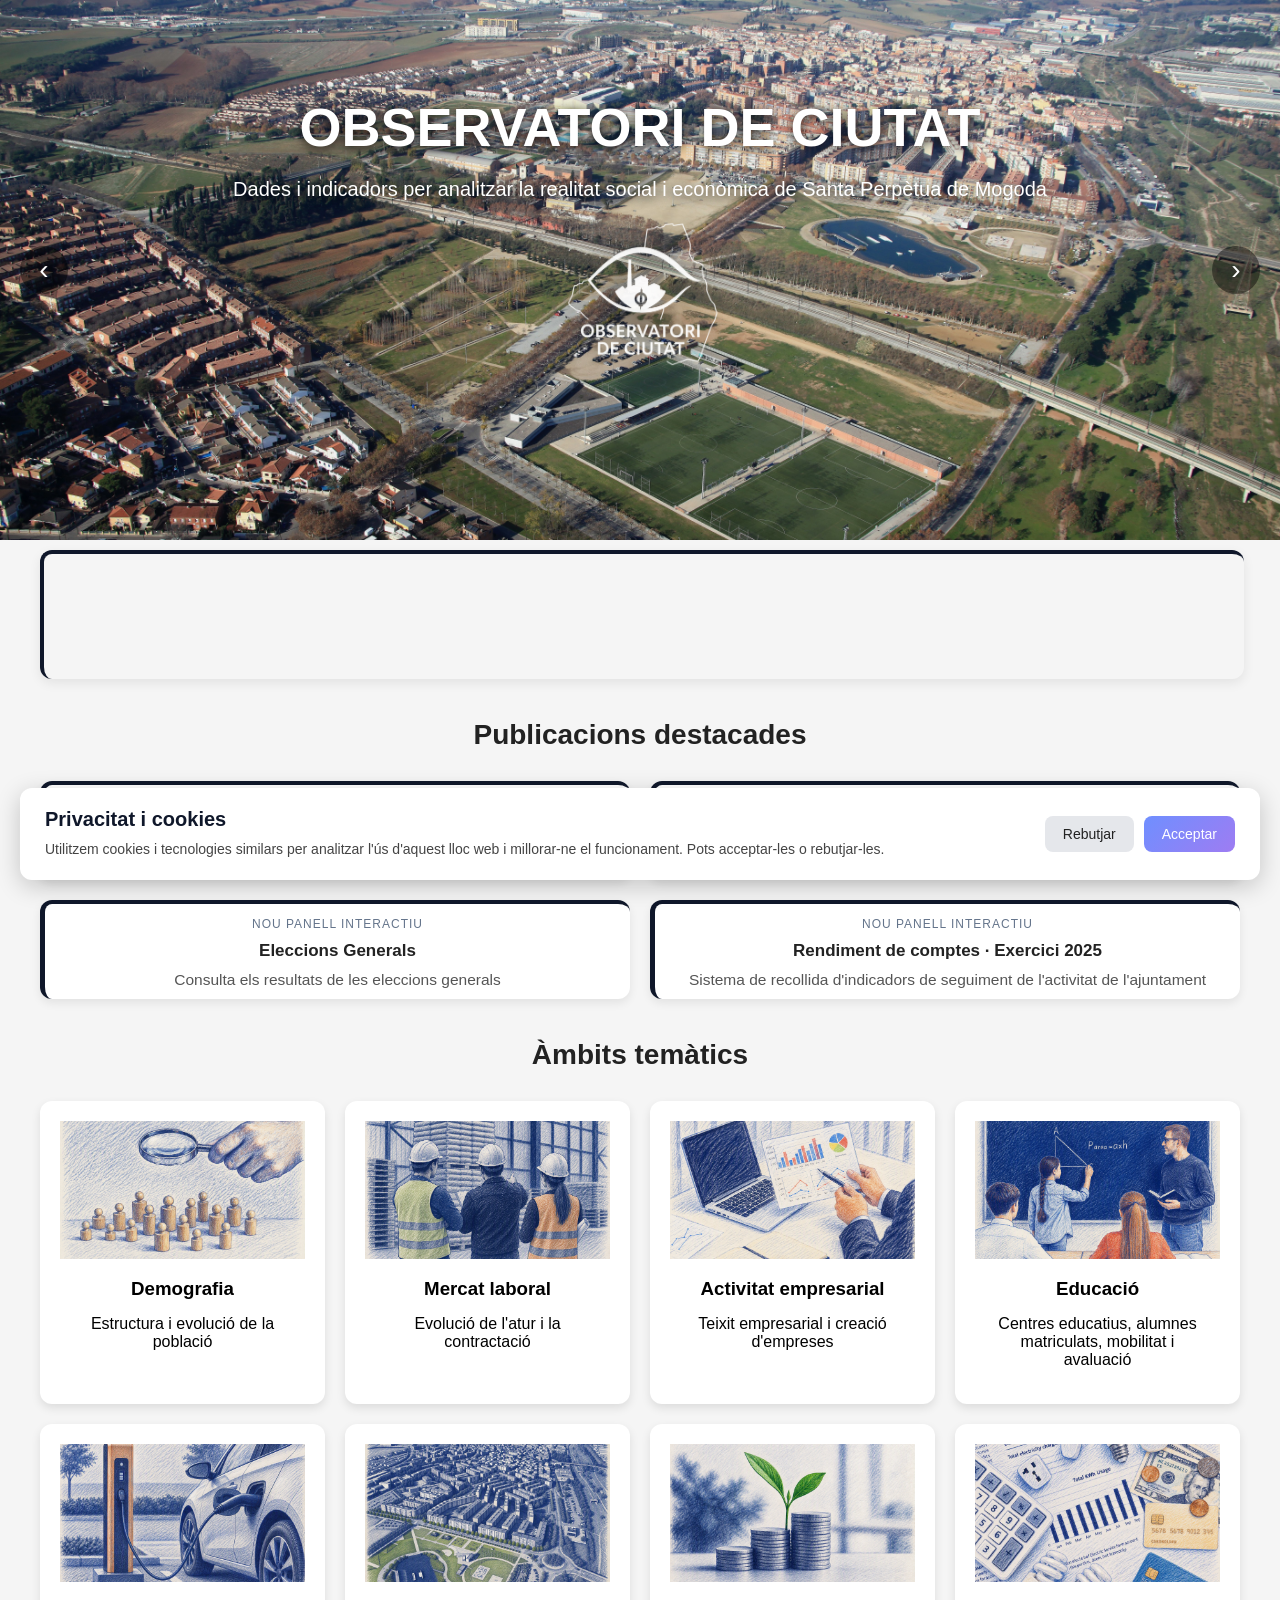
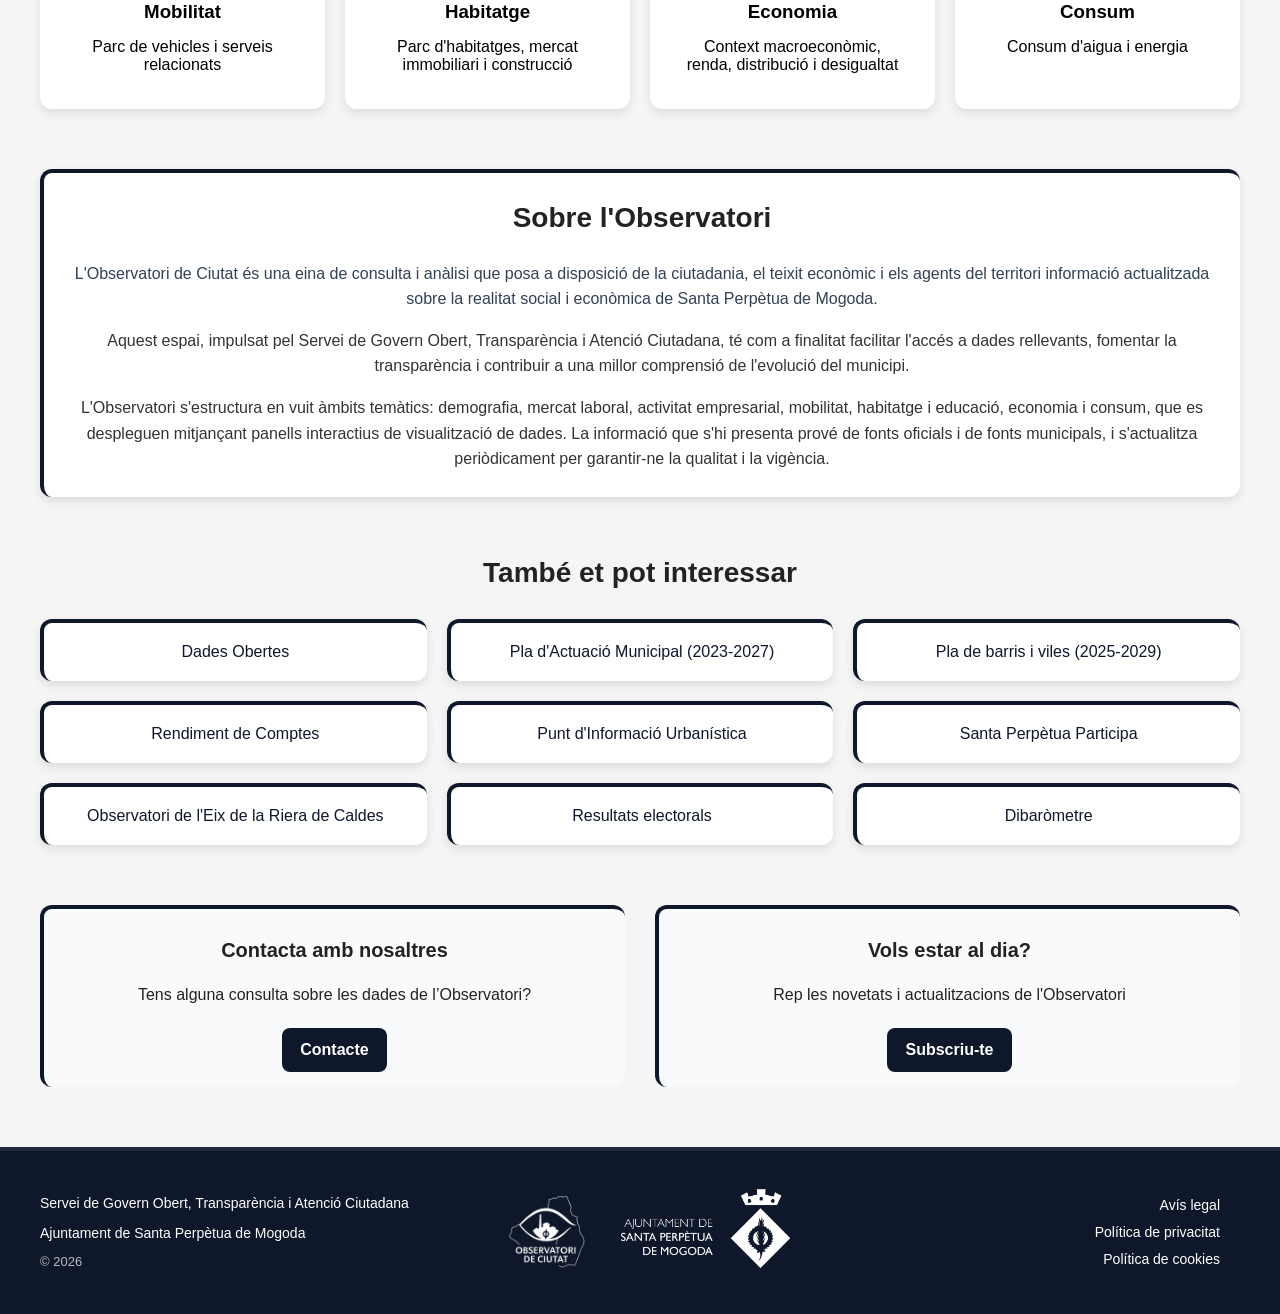
==== commit 068576af: "modificació textos" ====
--- a/index.html
+++ b/index.html
@@ -87,7 +87,7 @@
     >
       <span class="featured-tag">Actualització mensual</span>
       <h3>Mercat laboral</h3>
-      <p>Evolució de l'atur i la contractació.</p>
+      <p>Evolució de l'atur i la contractació</p>
     </a>
 
     <a
@@ -96,7 +96,7 @@
     >
       <span class="featured-tag">Informe temàtic</span>
       <h3>Resultats d'avaluació de l'ESO i Batxillerat (Curs 2024/25)</h3>
-      <p>Anàlisi dels resultats acadèmics i la seva evolució.</p>
+      <p>Anàlisi dels resultats acadèmics i la seva evolució</p>
     </a>
     
     <a
@@ -106,7 +106,7 @@
 >
   <span class="featured-tag">Nou panell interactiu</span>
   <h3>Eleccions Generals</h3>
-  <p>Consulta els resultats de les eleccions generals.</p>
+  <p>Consulta els resultats de les eleccions generals</p>
 </a>
 
 <a
@@ -116,7 +116,7 @@
 >
   <span class="featured-tag">Nou panell interactiu</span>
   <h3>Rendiment de comptes · Exercici 2025</h3>
-  <p>Sistema de recollida d'indicadors de seguiment de l'activitat de l'ajuntament.</p>
+  <p>Sistema de recollida d'indicadors de seguiment de l'activitat de l'ajuntament</p>
 </a>
 
   </div>
@@ -138,7 +138,7 @@
     >
       <img src="images/Demografia.png" alt="Demografia">
       <h3>Demografia</h3>
-      <p>Estructura i evolució de la població.</p>
+      <p>Estructura i evolució de la població</p>
     </a>
 
     <a
@@ -147,7 +147,7 @@
     >
       <img src="images/Mercat laboral.png" alt="Mercat laboral">
       <h3>Mercat laboral</h3>
-      <p>Evolució de l'atur i la contractació.</p>
+      <p>Evolució de l'atur i la contractació</p>
     </a>
 
     <a
@@ -156,7 +156,7 @@
     >
       <img src="images/Activitat empresarial.png" alt="Activitat empresarial">
       <h3>Activitat empresarial</h3>
-      <p>Teixit empresarial i creació d'empreses.</p>
+      <p>Teixit empresarial i creació d'empreses</p>
     </a>
 
     <a
@@ -165,7 +165,7 @@
     >
       <img src="images/Educació.png" alt="Educació">
       <h3>Educació</h3>
-      <p>Centres educatius, alumnes matriculats, mobilitat i avaluació.</p>
+      <p>Centres educatius, alumnes matriculats, mobilitat i avaluació</p>
     </a>
 
     <a
@@ -174,7 +174,7 @@
     >
       <img src="images/Mobilitat.png" alt="Mobilitat">
       <h3>Mobilitat</h3>
-      <p>Parc de vehicles i serveis relacionats.</p>
+      <p>Parc de vehicles i serveis relacionats</p>
     </a>
 
     <a
@@ -183,7 +183,7 @@
     >
       <img src="images/Habitatge.png" alt="Habitatge">
       <h3>Habitatge</h3>
-      <p>Parc d'habitatges, mercat immobiliari i construcció.</p>
+      <p>Parc d'habitatges, mercat immobiliari i construcció</p>
     </a>
 
     <a
@@ -192,7 +192,7 @@
     >
       <img src="images/Economia.png" alt="Economia">
       <h3>Economia</h3>
-      <p>Context macroeconòmic, renda, distribució i desigualtat.</p>
+      <p>Context macroeconòmic, renda, distribució i desigualtat</p>
     </a>
 
     <a
@@ -201,7 +201,7 @@
     >
       <img src="images/Consum.png" alt="Consum">
       <h3>Consum</h3>
-      <p>Consum d'aigua, energia i altres recursos.</p>
+      <p>Consum d'aigua i energia</p>
     </a>
 
   </section>
@@ -377,7 +377,7 @@
       <h3>Vols estar al dia?</h3>
 
       <p>
-        Rep les novetats i actualitzacions de l'Observatori.
+        Rep les novetats i actualitzacions de l'Observatori
       </p>
 
       <p>
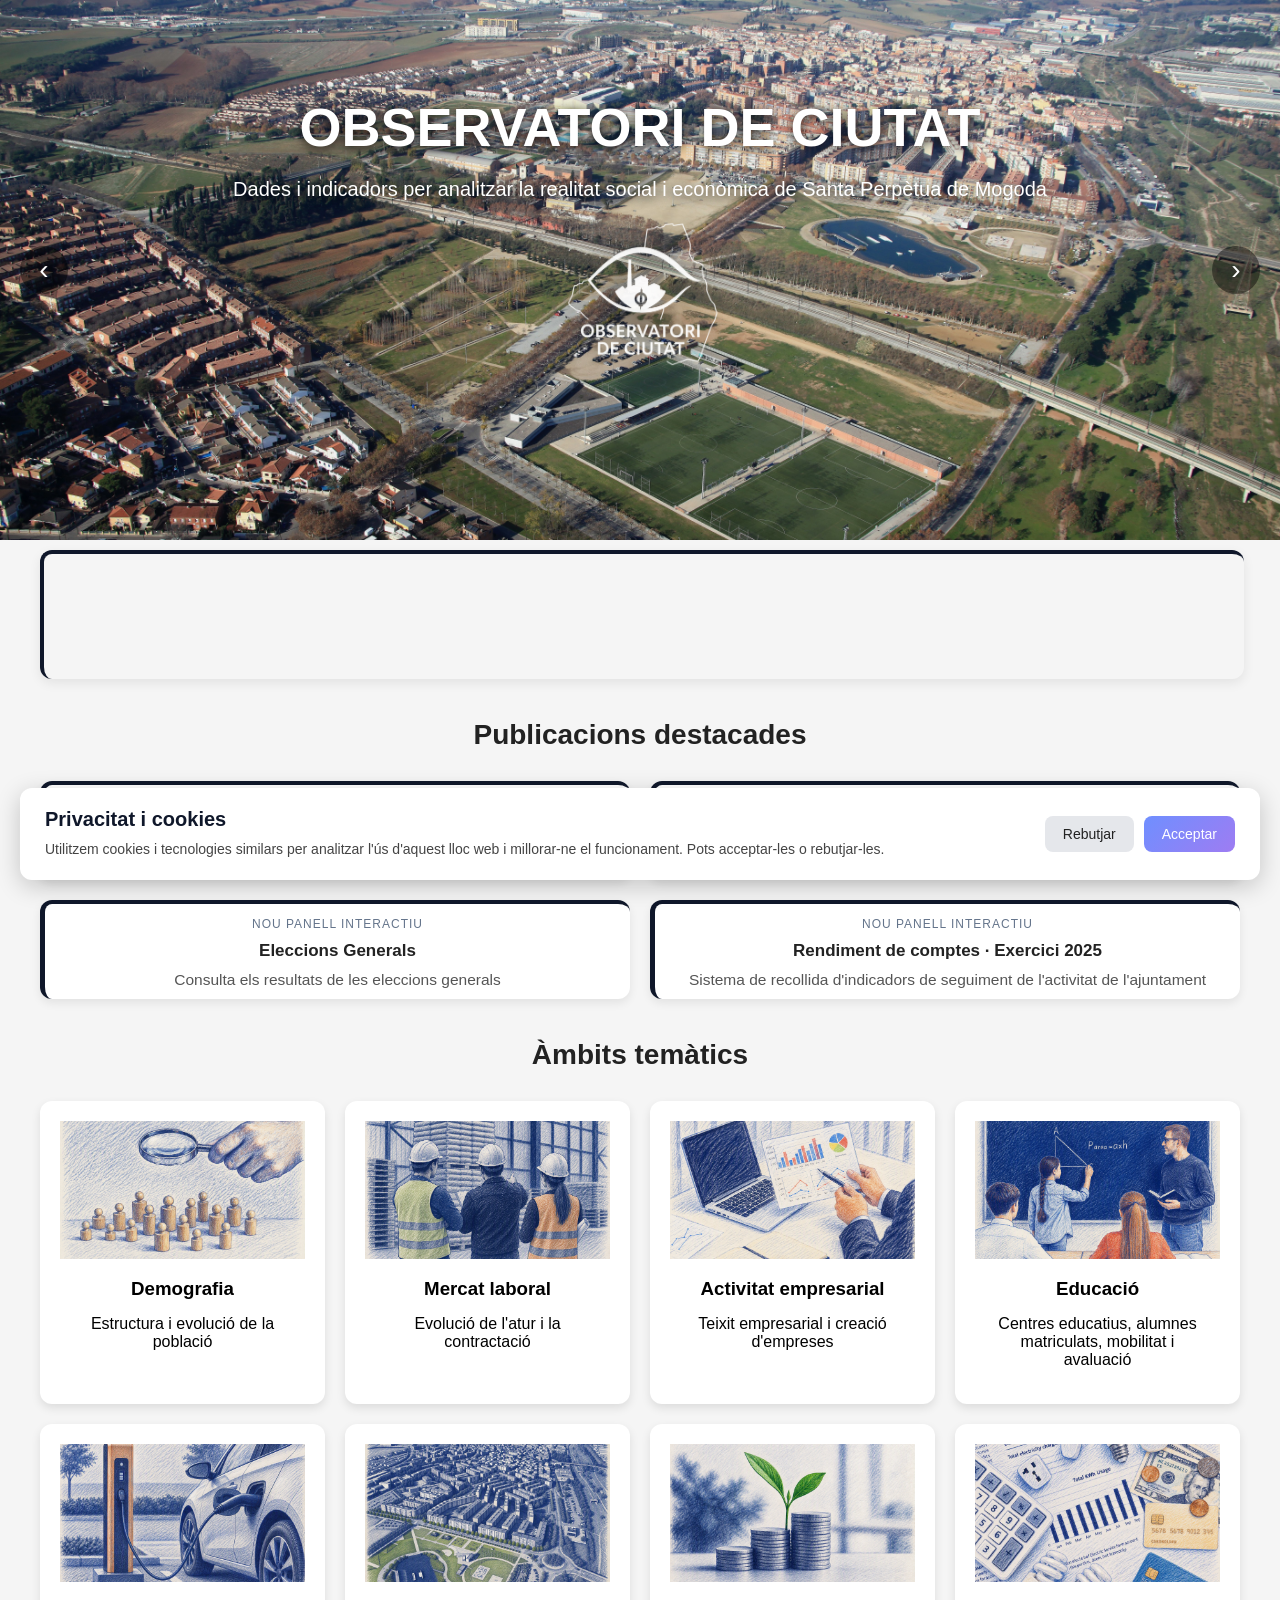
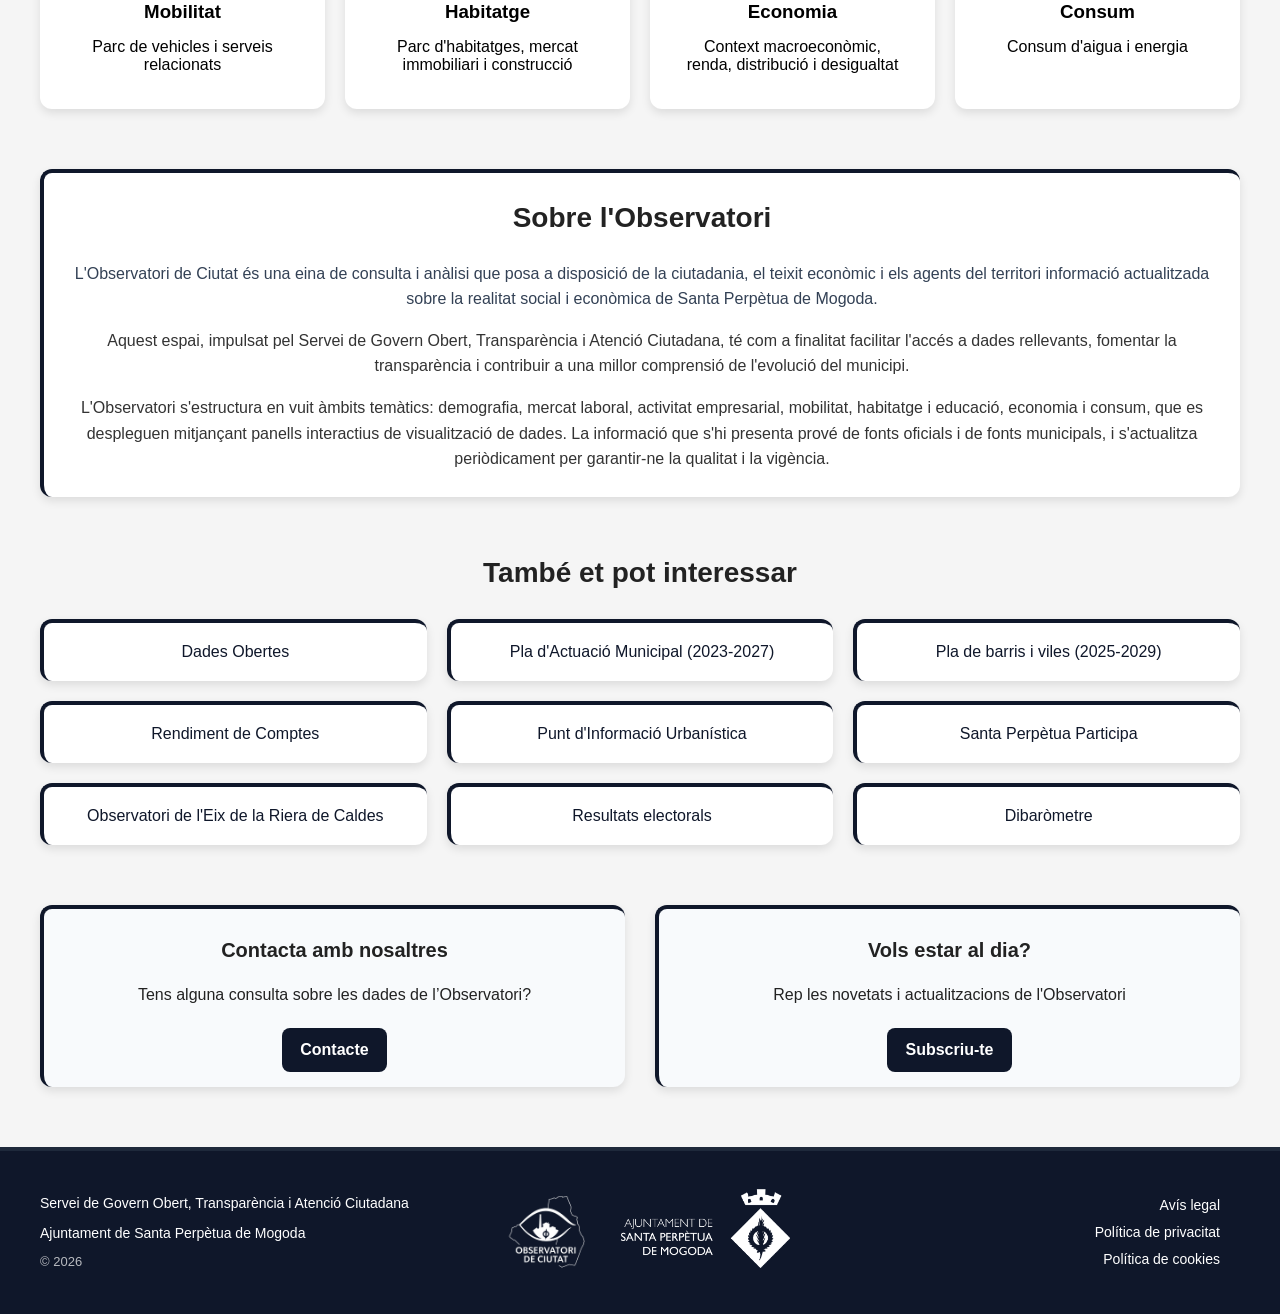
==== commit 83dbf506: "darrers canvis" ====
--- a/index.html
+++ b/index.html
@@ -291,7 +291,6 @@
       Rendiment de Comptes
     </a>
     
-
     <a
       href="https://piu.staperpetua.cat/geoportal/?center=431042.0,4598619.7&scale=30000&thematic=tematic1"
       target="_blank"
--- a/style.css
+++ b/style.css
@@ -320,6 +320,7 @@
   background: #f8fafc;
   border-left: 4px solid #0f172a;
   border-top: 4px solid #0f172a;
+  box-shadow: 0 4px 10px rgba(0, 0, 0, 0.1);
 }
 
 .contact-block h3 {
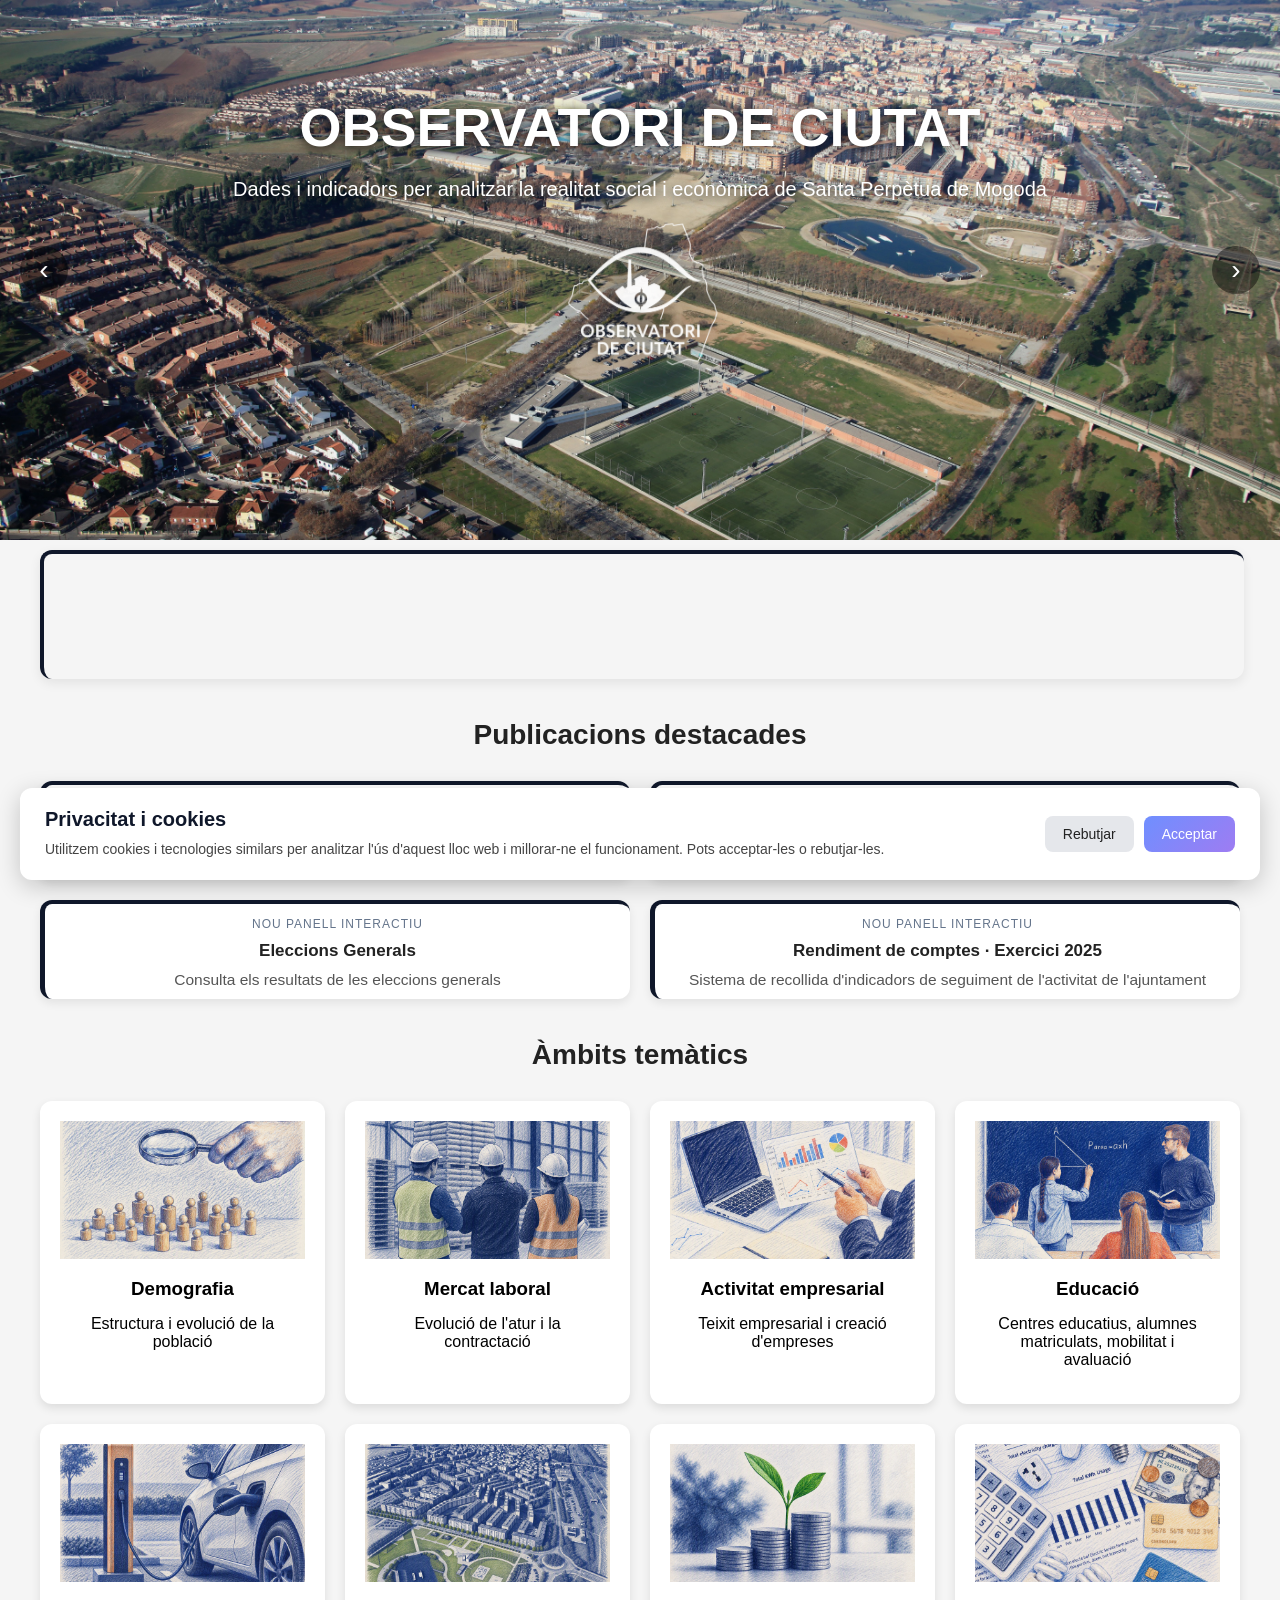
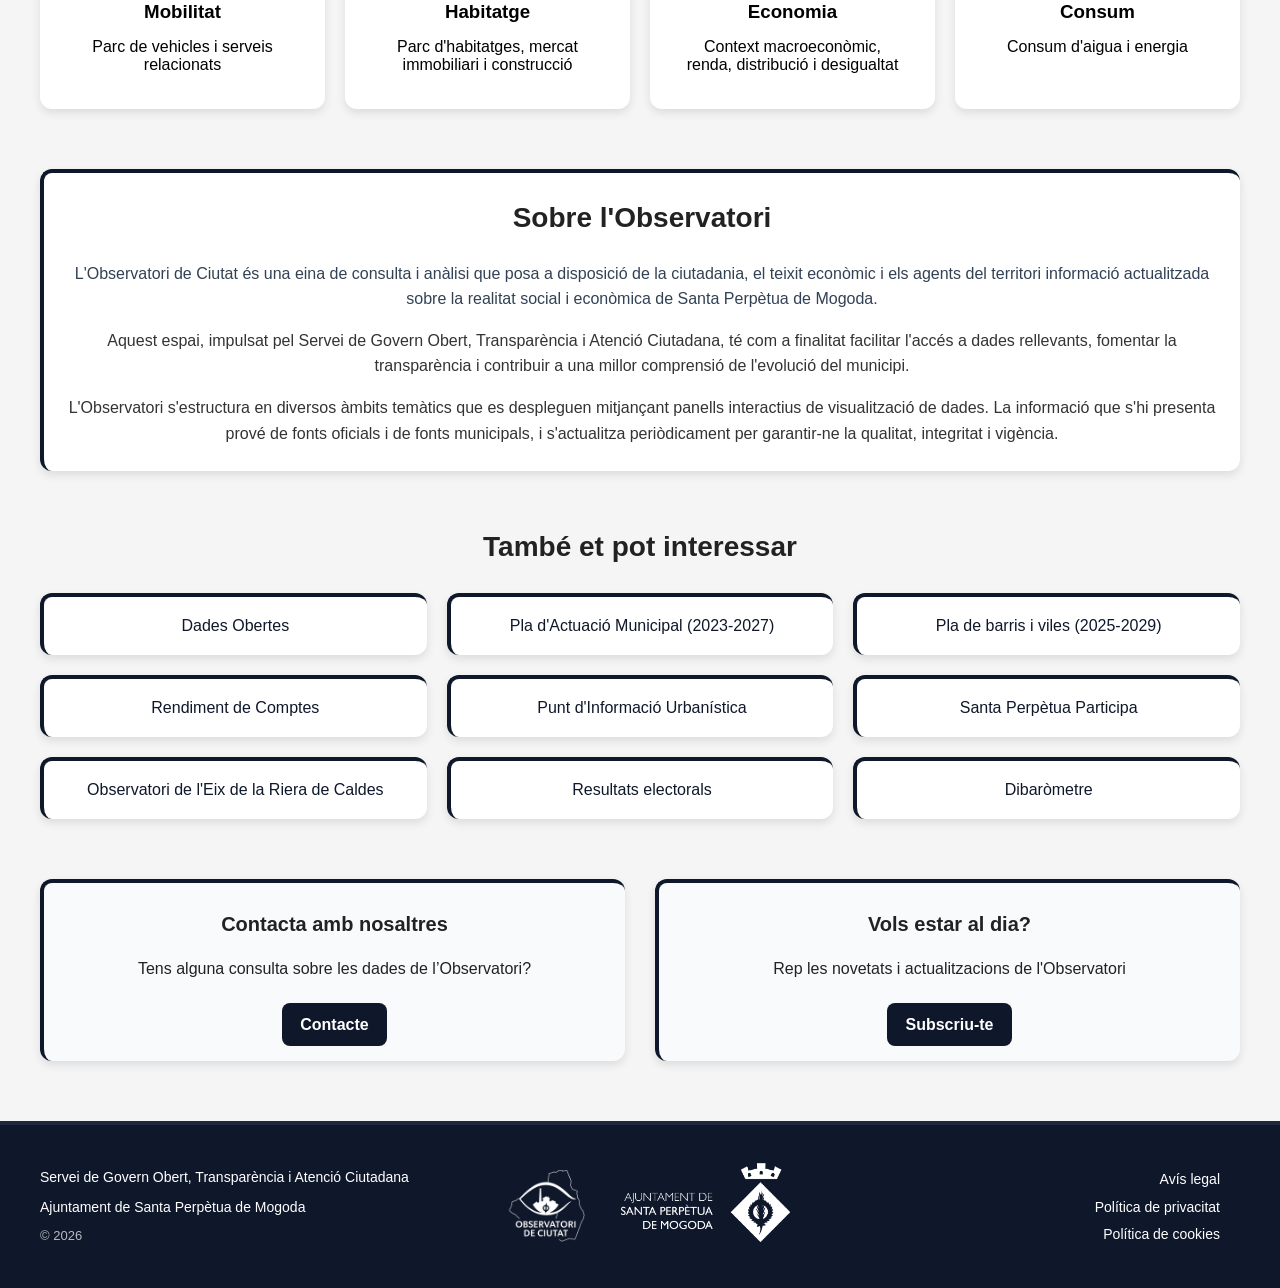
==== commit d670bcd1: "canvi en "sobre l'Observatori"" ====
--- a/index.html
+++ b/index.html
@@ -241,7 +241,7 @@
   </p>
 
   <p>
-    L'Observatori s'estructura en vuit àmbits temàtics: demografia, mercat laboral, activitat empresarial, mobilitat, habitatge i educació, economia i consum, que es despleguen mitjançant panells interactius de visualització de dades. La informació que s'hi presenta prové de fonts oficials i de fonts municipals, i s'actualitza periòdicament per garantir-ne la qualitat i la vigència.
+    L'Observatori s'estructura en diversos àmbits temàtics que es despleguen mitjançant panells interactius de visualització de dades. La informació que s'hi presenta prové de fonts oficials i de fonts municipals, i s'actualitza periòdicament per garantir-ne la qualitat, integritat i vigència.
   </p>
 
   </section>
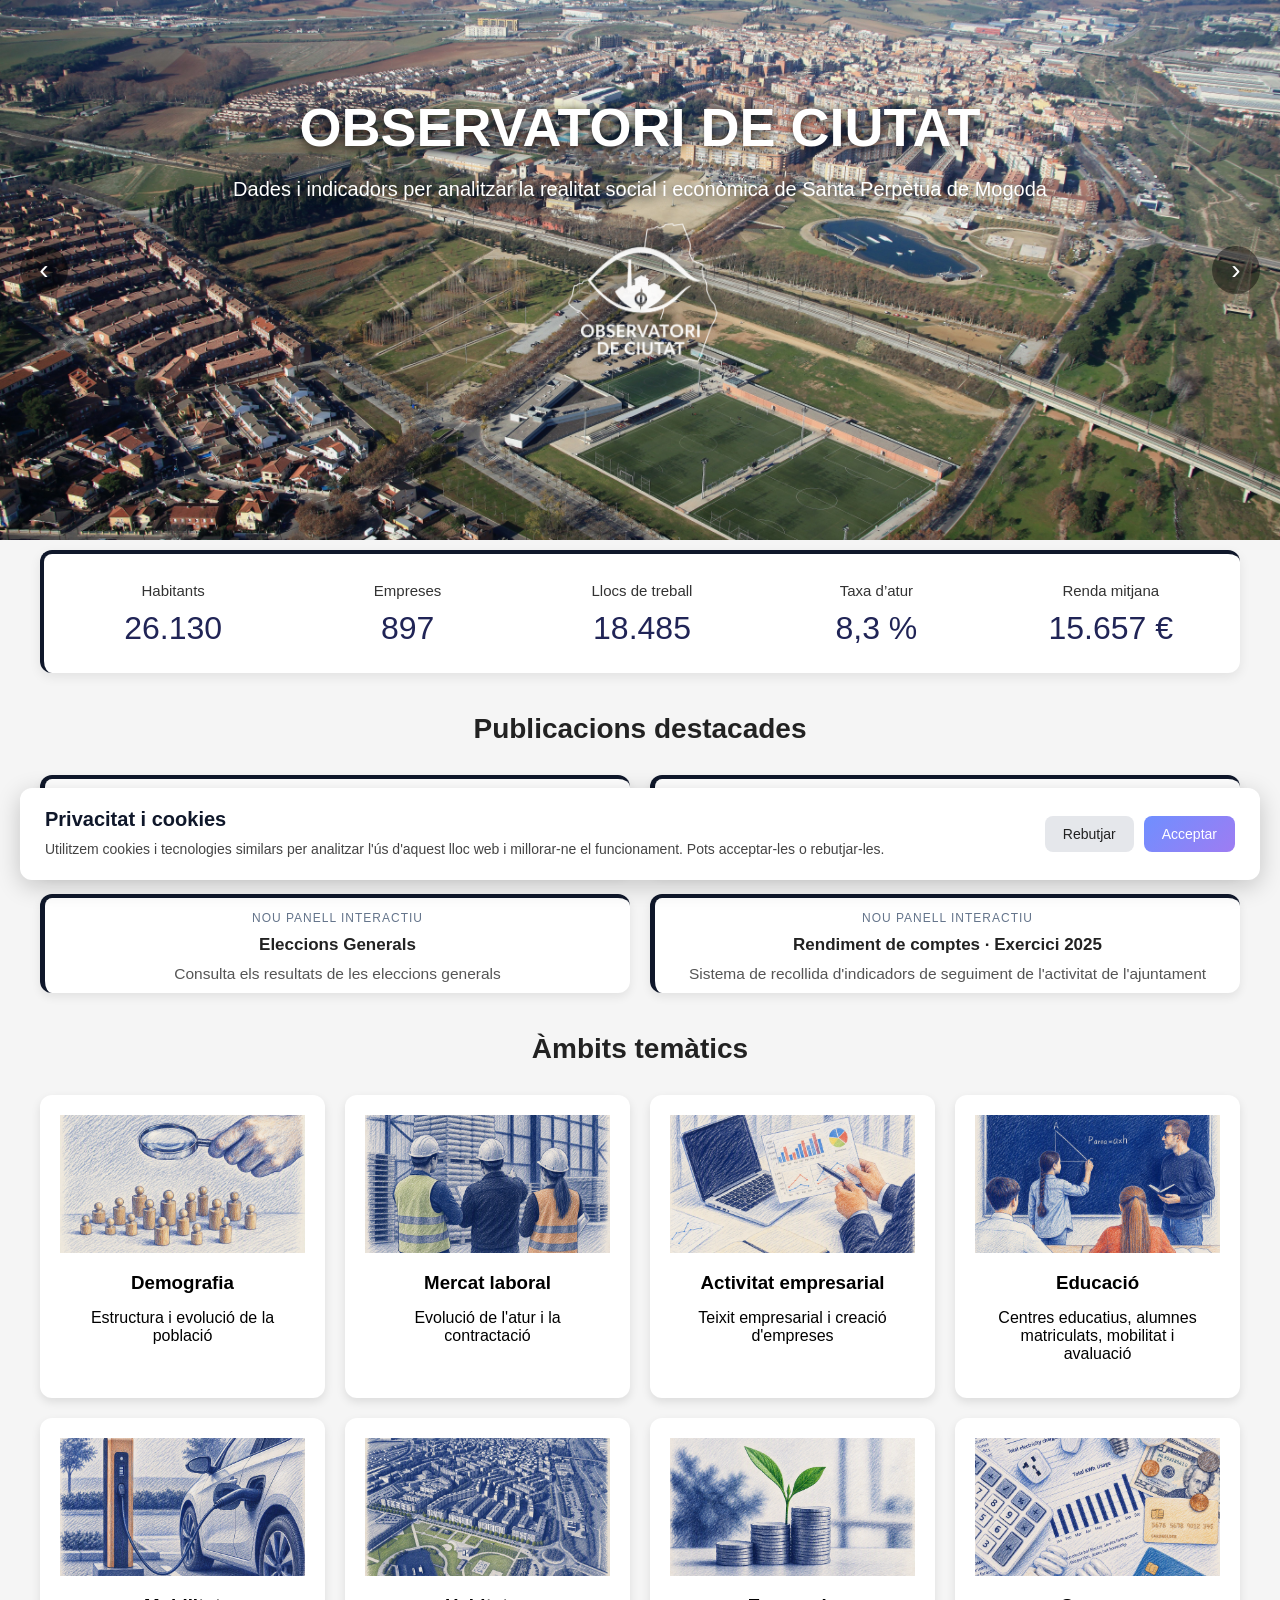
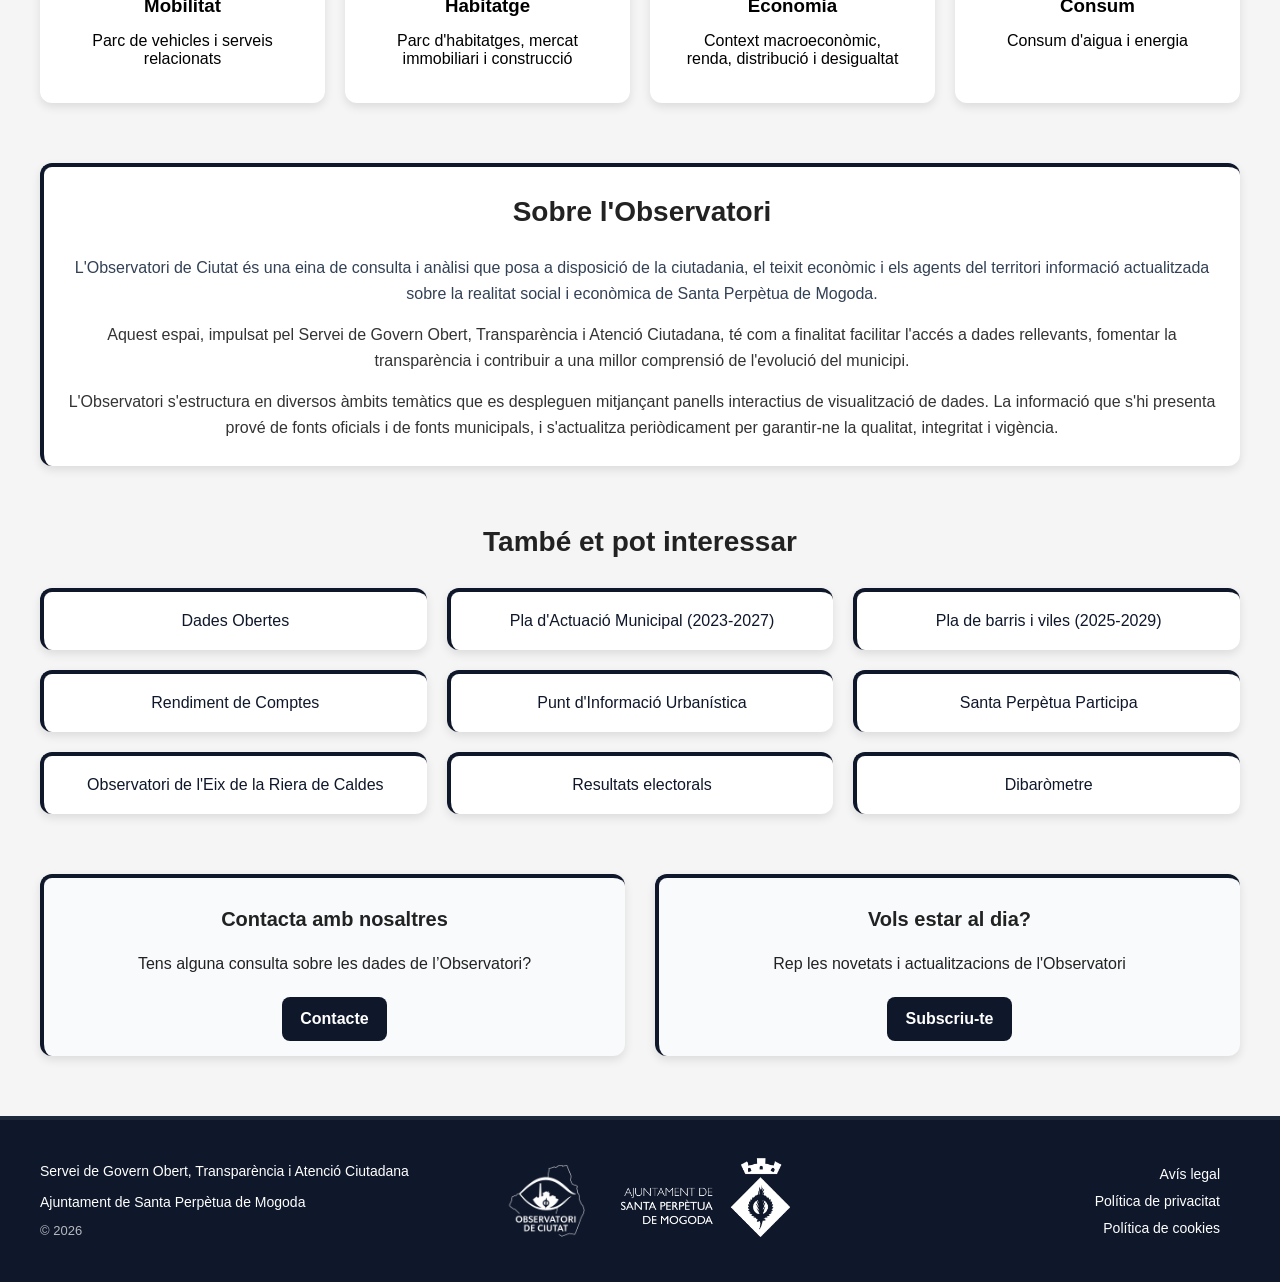
==== commit de118aef: "canvi kpi's" ====
--- a/index.html
+++ b/index.html
@@ -47,30 +47,31 @@
   <main>
 
 
-<!-- KPI -->
-
-<div class="kpi-container kpi-desktop">
-
-  <iframe
-    src="https://e.infogram.com/b47e31aa-c8c3-4f5a-818a-a069e914be9d?src=embed"
-    title="Indicadors de l'Observatori de Ciutat"
-    width="100%"
-    scrolling="no">
-  </iframe>
-
-</div>
-
-
-<div class="kpi-container kpi-mobile">
-
-  <iframe
-    src="https://e.infogram.com/366fb2e5-04ec-4532-9012-64e8533adc5b?src=embed&embed_type=responsive_iframe"
-    title="Indicadors de l'Observatori de Ciutat"
-    width="100%"
-    scrolling="no">
-  </iframe>
-
-</div>
+<!-- KPI: actualitza els valors aquí. Comprova el període de cada dada abans de publicar. -->
+<section class="kpi-container" aria-label="Indicadors de ciutat">
+  <dl class="kpi-grid">
+    <div class="kpi-item">
+      <dt>Habitants</dt>
+      <dd>26.130</dd>
+    </div>
+    <div class="kpi-item">
+      <dt>Empreses</dt>
+      <dd>897</dd>
+    </div>
+    <div class="kpi-item">
+      <dt>Llocs de treball</dt>
+      <dd>18.485</dd>
+    </div>
+    <div class="kpi-item">
+      <dt>Taxa d’atur</dt>
+      <dd>8,3 %</dd>
+    </div>
+    <div class="kpi-item">
+      <dt>Renda mitjana</dt>
+      <dd>15.657 €</dd>
+    </div>
+  </dl>
+</section>
 
 
 <!-- PUBLICACIONS DESTACADES -->
@@ -511,7 +512,7 @@
 
   <script src="script.js"></script>
 
-  <script src="https://e.infogram.com/js/dist/embed.js"></script>
+
 
 </body>
 
--- a/style.css
+++ b/style.css
@@ -236,21 +236,50 @@
   padding: 0 20px;
   position: relative;
   z-index: 10;
-  }
-
-.kpi-container iframe {
-  width: 100%;
-  height: 125px;
-  border: none;
+}
+
+.kpi-grid {
+  display: grid;
+  grid-template-columns: repeat(5, minmax(0, 1fr));
+  margin: 0;
+  padding: 20px 12px;
+  background: white;
   border-radius: 12px;
-  display: block;
-  box-shadow: 0 4px 12px rgba(0, 0, 0, 0.08);
   border-left: 4px solid #0f172a;
   border-top: 4px solid #0f172a;
-}
-
-.infogram-embed {
-  min-height: 300px;
+  box-shadow: 0 4px 12px rgba(0, 0, 0, 0.08);
+}
+
+.kpi-item {
+  min-width: 0;
+  padding: 6px 10px;
+  text-align: center;
+}
+
+.kpi-item dt {
+  font-size: 15px;
+  line-height: 1.4;
+  color: #333;
+}
+
+.kpi-item dd {
+  margin: 8px 0 0;
+  font-size: clamp(22px, 2.6vw, 32px);
+  line-height: 1.2;
+  color: #202456;
+  font-variant-numeric: tabular-nums;
+}
+
+@media (max-width: 600px) {
+  .kpi-grid {
+    grid-template-columns: repeat(2, minmax(0, 1fr));
+    gap: 12px 0;
+    padding: 16px 8px;
+  }
+
+  .kpi-item:last-child {
+    grid-column: 1 / -1;
+  }
 }
 
 
@@ -999,25 +1028,46 @@
   border: none;
 }
 
-/* KPI - VERSIÓ DESKTOP / MÒBIL */
-
-.kpi-mobile {
-  display: none;
-}
-
-@media (max-width: 700px) {
-
-  .kpi-desktop {
-    display: none;
-  }
-
-  .kpi-mobile {
-    display: block;
-  }
-
-   .kpi-mobile iframe {
-    height: 85px;
-  }
-
-}
-
+/* CAPÇALERA I KPI — MÒBIL EN HORITZONTAL */
+
+@media (max-width: 1000px) and (orientation: landscape) {
+
+  .hero-slider {
+    height: auto;
+    min-height: 300px;
+  }
+
+  .hero-content {
+    position: relative;
+    top: auto;
+    left: auto;
+    transform: none;
+    width: 100%;
+    box-sizing: border-box;
+    padding: 24px 65px;
+  }
+
+  .hero-content h1 {
+    font-size: 32px;
+    margin: 0 0 10px;
+  }
+
+  .hero-content p {
+    font-size: 16px;
+    line-height: 1.4;
+    margin: 0 0 12px;
+  }
+
+  .overlay-logo {
+    width: 110px;
+    max-width: 100%;
+    margin: 0;
+  }
+
+  .kpi-container {
+    margin: 10px auto 30px;
+    box-sizing: border-box;
+  }
+
+
+}
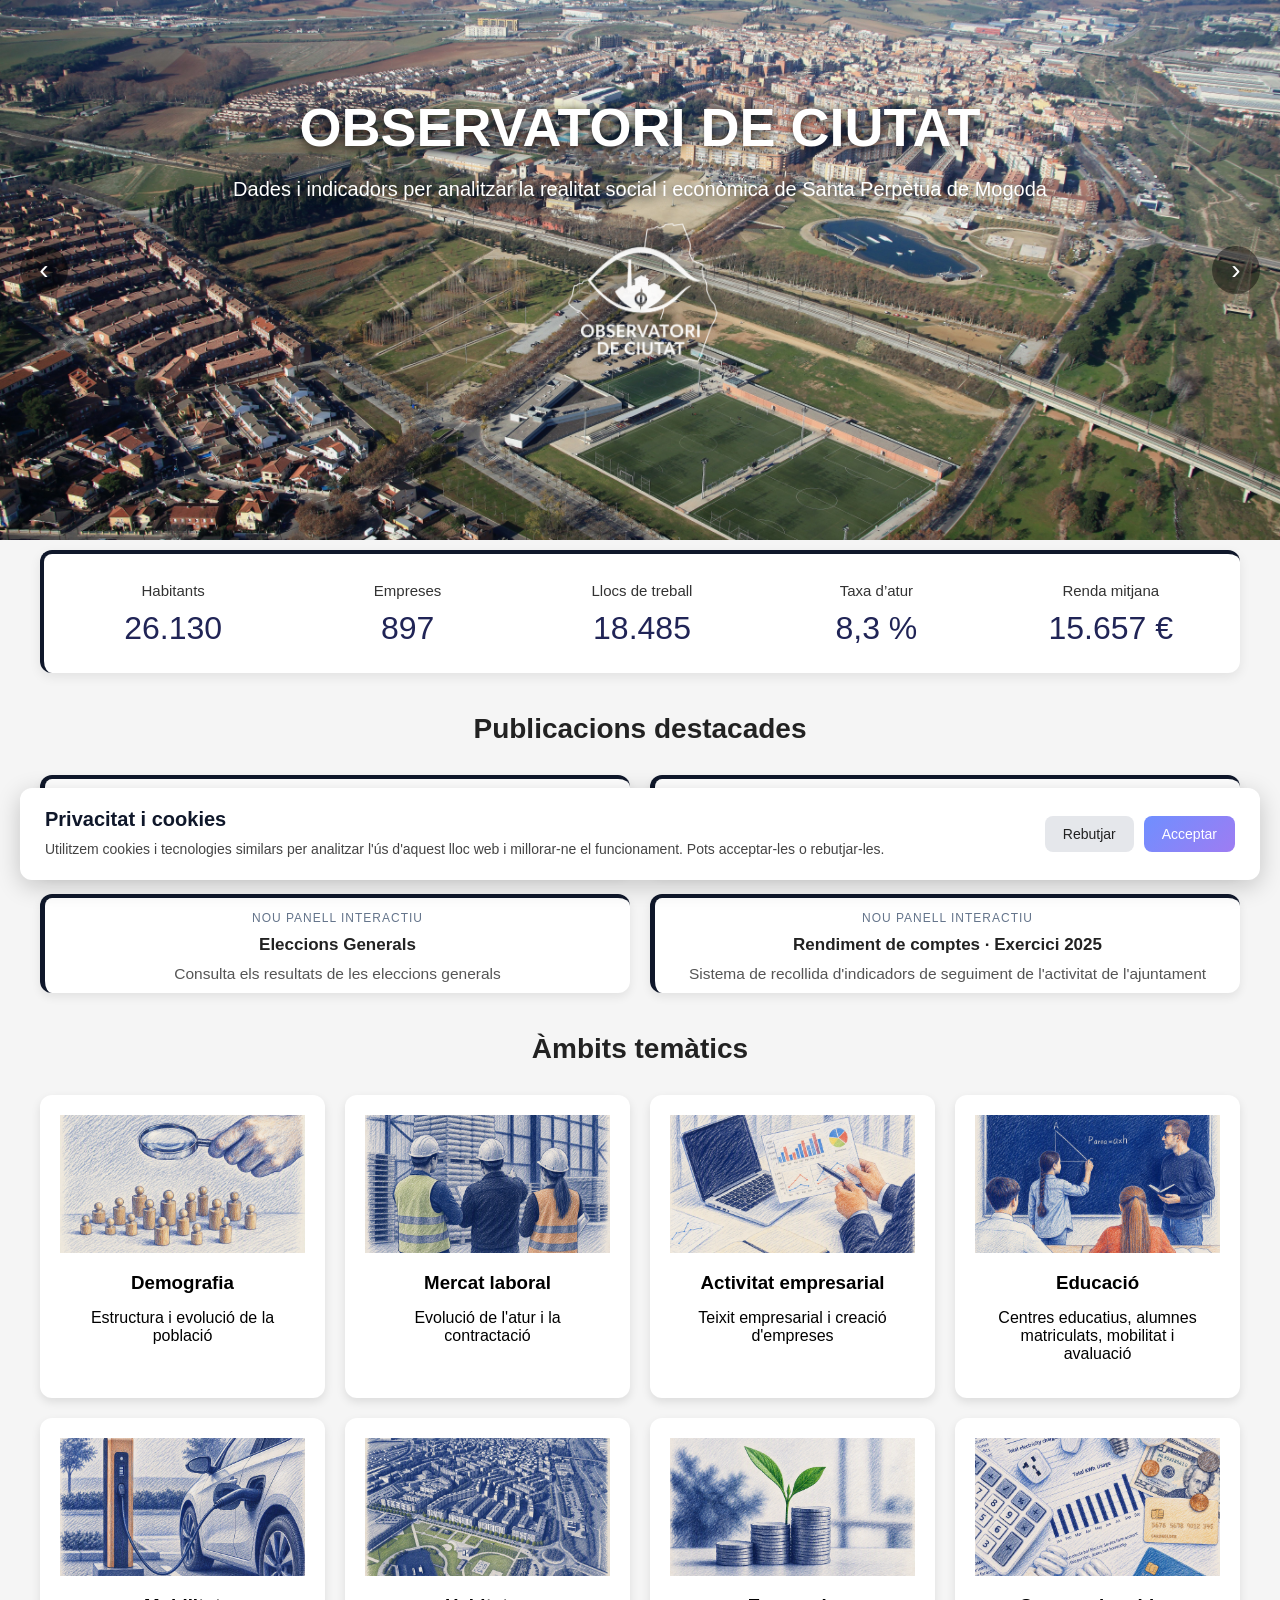
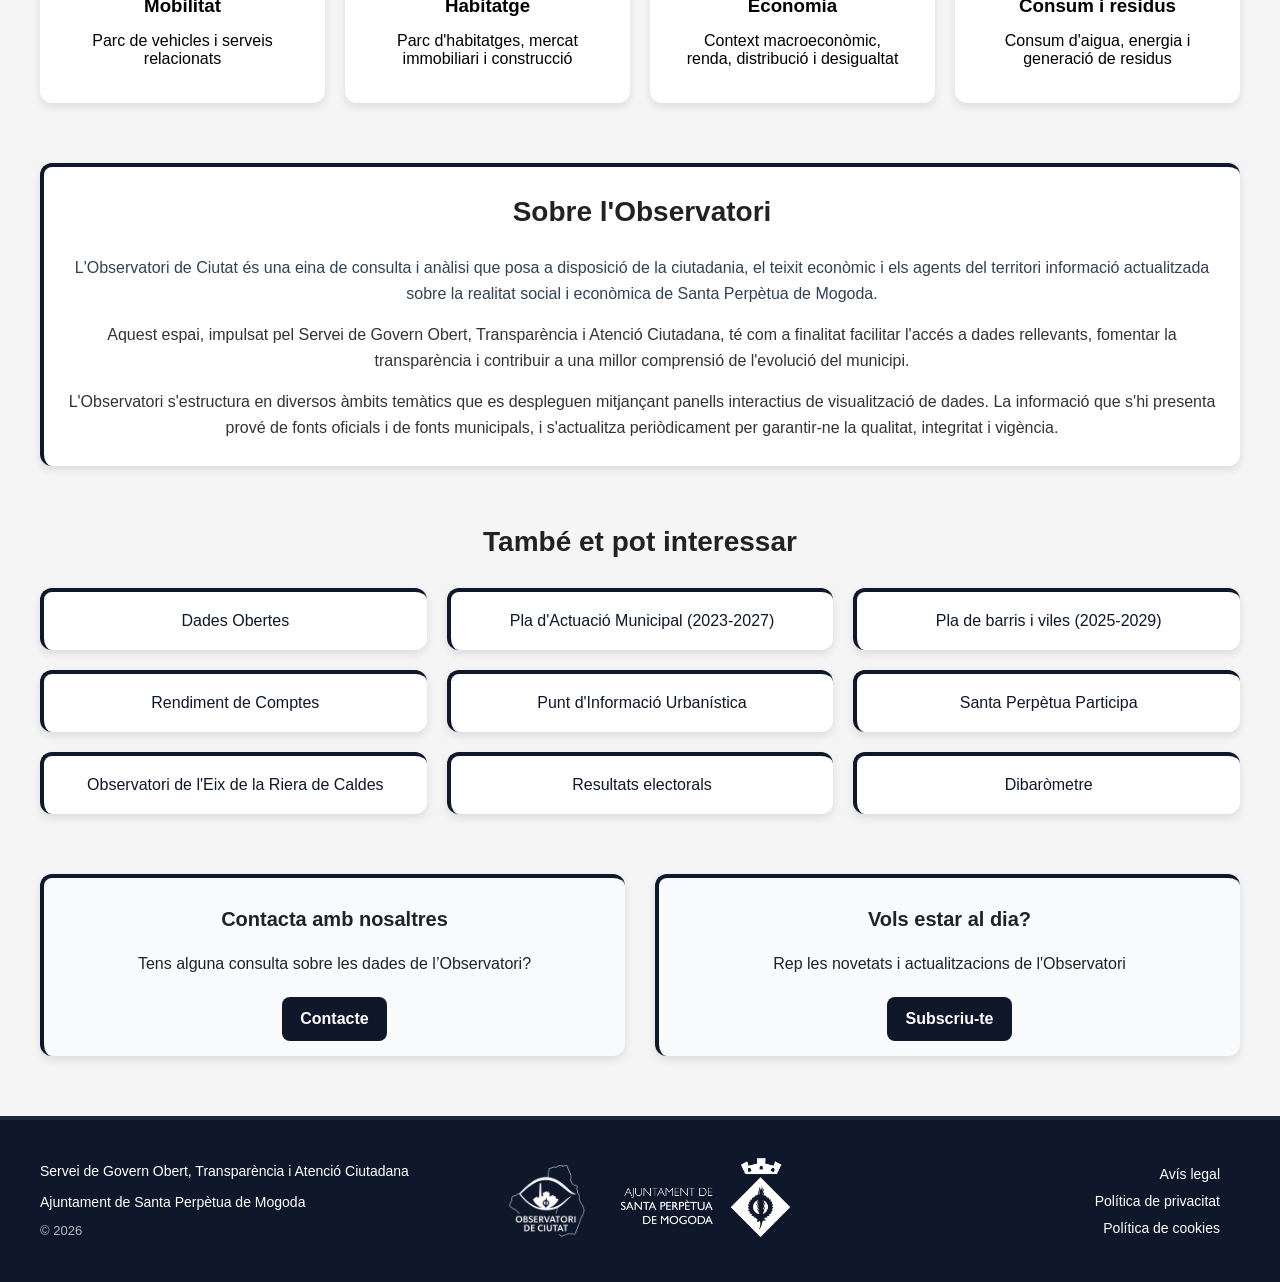
==== commit af6b4fe4: "Modificacions_residus" ====
--- a/index.html
+++ b/index.html
@@ -201,8 +201,8 @@
       data-src="https://app.powerbi.com/view?r=eyJrIjoiN2Q3MmU0YzktODVmMi00ZWZkLWIwNTItMWYyNzA3MTIxNjI4IiwidCI6ImIxMWFkNmQwLTYzMmItNGU1OC05ZTU4LTZkMTU4N2ZiMjE4ZiIsImMiOjl9"
     >
       <img src="images/Consum.png" alt="Consum">
-      <h3>Consum</h3>
-      <p>Consum d'aigua i energia</p>
+      <h3>Consum i residus</h3>
+      <p>Consum d'aigua, energia i generació de residus</p>
     </a>
 
   </section>
--- a/style.css
+++ b/style.css
@@ -272,14 +272,29 @@
 
 @media (max-width: 600px) {
   .kpi-grid {
-    grid-template-columns: repeat(2, minmax(0, 1fr));
-    gap: 12px 0;
-    padding: 16px 8px;
-  }
-
-  .kpi-item:last-child {
-    grid-column: 1 / -1;
-  }
+    grid-template-columns: repeat(5, minmax(0, 1fr));
+    padding: 14px 4px;
+  }
+
+  .kpi-item {
+    padding: 4px 2px;
+  }
+
+  .kpi-item dt {
+  font-size: 11px;
+  line-height: 1.3;
+  min-height: 2.6em;
+  display: flex;
+  align-items: center;
+  justify-content: center;
+}
+
+.kpi-item dd {
+  font-size: 14px;
+  margin-top: 6px;
+  white-space: nowrap;
+}
+
 }
 
 
